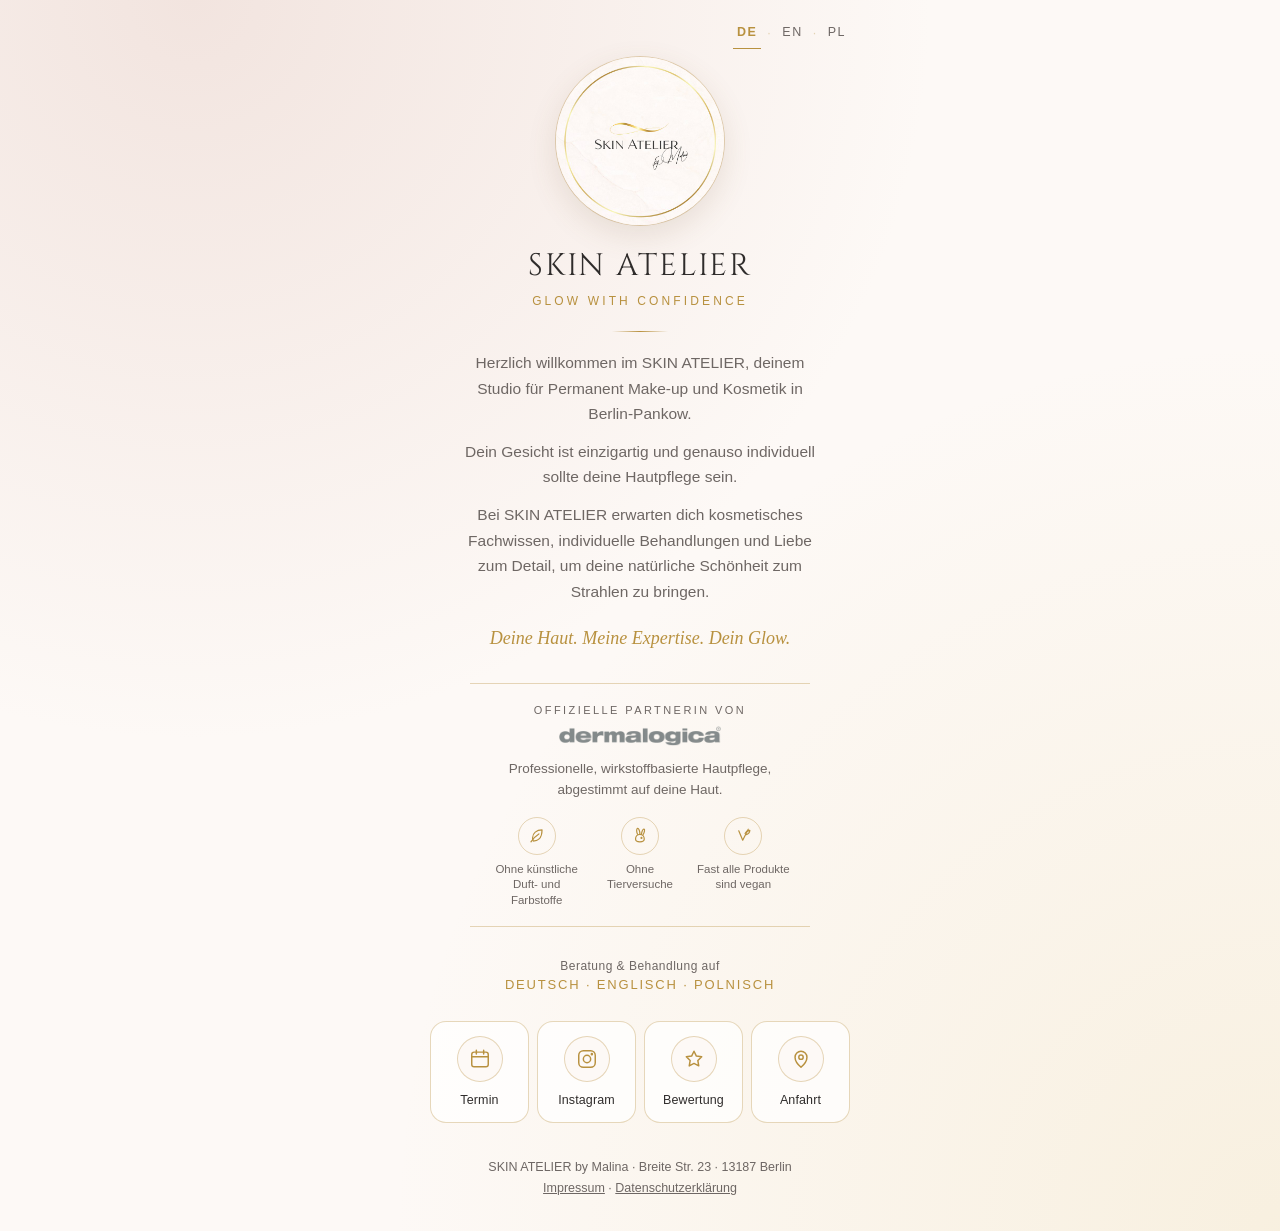
==== index.html @ dd6d4622 "Add files via upload" ====
<!DOCTYPE html>
<html lang="de">
<head>
  <meta charset="utf-8">
  <meta name="viewport" content="width=device-width, initial-scale=1, viewport-fit=cover">
  <title>SKIN ATELIER by Malina</title>
  <meta name="description" content="SKIN ATELIER by Malina – Permanent Make-up und Kosmetik in Berlin-Pankow. Beratung und Behandlung auf Deutsch, Englisch und Polnisch.">
  <link rel="alternate" hreflang="de" href="https://skinatelier.studio/">
  <link rel="alternate" hreflang="en" href="https://skinatelier.studio/en/">
  <link rel="alternate" hreflang="pl" href="https://skinatelier.studio/pl/">
  <link rel="alternate" hreflang="x-default" href="https://skinatelier.studio/">
  <meta name="theme-color" content="#fdf9f6">
  <link rel="icon" href="favicon.ico" sizes="any">
  <link rel="icon" type="image/png" sizes="192x192" href="icon-192.png">
  <link rel="apple-touch-icon" href="apple-touch-icon.png">
  <link rel="stylesheet" href="style.css?v=23">
  <script>document.documentElement.classList.add('js');</script>
</head>
<body>
  <main class="wrap">
    <nav class="sprachwahl" aria-label="Sprache wählen"><a href="./" lang="de" aria-current="true">DE</a><span aria-hidden="true">·</span><a href="en/" lang="en" hreflang="en">EN</a><span aria-hidden="true">·</span><a href="pl/" lang="pl" hreflang="pl">PL</a></nav>

    <header class="kopf ein">
      <img class="logo" src="logo.jpg" alt="Logo SKIN ATELIER by Malina" width="168" height="168">
      <h1 class="wortmarke"><span>SKIN ATELIER</span></h1>
      <p class="zusatz">GLOW WITH CONFIDENCE</p>
      <div class="trenner" aria-hidden="true"></div>
      <p class="intro">Herzlich willkommen im <span class="marke">SKIN ATELIER</span>, deinem Studio für Permanent Make-up und Kosmetik in Berlin-Pankow.</p>
      <p class="intro">Dein Gesicht ist einzigartig und genauso individuell sollte deine Hautpflege sein.</p>
      <p class="intro">Bei <span class="marke">SKIN ATELIER</span> erwarten dich kosmetisches Fachwissen, individuelle Behandlungen und Liebe zum Detail, um deine natürliche Schönheit zum Strahlen zu bringen.</p>
      <p class="claim">Deine Haut. Meine Expertise. Dein Glow.</p>
      <div class="partner">
        <span class="partner-label">Offizielle Partnerin von</span>
        <img class="partner-logo" src="dermalogica-logo.png" alt="Dermalogica" height="22">
        <p class="partner-text">Professionelle, wirkstoffbasierte Hautpflege, abgestimmt auf deine Haut.</p>
        <ul class="vorteile"><li><span class="v-icon"><svg viewBox="0 0 24 24" fill="none" stroke="currentColor" stroke-width="1.5" stroke-linecap="round" stroke-linejoin="round" aria-hidden="true"><path d="M19 5c-7 0-12 4-12 10 0 1.6.4 3 1 4 5 0 11-3 11-14Z"/><path d="M5 20c2.5-4 6-7.5 10-10"/></svg></span>Ohne künstliche Duft- und Farbstoffe</li><li><span class="v-icon"><svg viewBox="0 0 24 24" fill="none" stroke="currentColor" stroke-width="1.5" stroke-linecap="round" stroke-linejoin="round" aria-hidden="true"><path d="M9.5 10.5C8 7 8 3.5 9.5 3s3 3.5 3 7"/><path d="M14.5 10.5c.3-3.5 1.8-7 3.2-6.6 1.4.4.6 4-1.2 7.1"/><path d="M7 16.5c0-3.3 2.4-6 5.5-6s5.5 2.7 5.5 6c0 2.3-1.8 3.5-5.5 3.5S7 18.8 7 16.5Z"/><circle cx="14.5" cy="15" r=".6" fill="currentColor"/></svg></span>Ohne Tierversuche</li><li><span class="v-icon"><svg viewBox="0 0 24 24" fill="none" stroke="currentColor" stroke-width="1.5" stroke-linecap="round" stroke-linejoin="round" aria-hidden="true"><path d="M6 6l5 12 7-14"/><path d="M14 9.5c1.5-2.8 4-4 6-4-.2 2.6-1.8 4.6-4.6 5.3"/></svg></span>Fast alle Produkte sind vegan</li></ul>
      </div>
      <p class="sprachen">Beratung &amp; Behandlung auf<strong>Deutsch · Englisch · Polnisch</strong></p>
    </header>

    <nav class="ein ein-2" aria-label="Kontakt und Links">
      <div class="kacheln">
        <button class="kachel" type="button" aria-expanded="false" aria-controls="p-termin"><span class="k-icon"><svg viewBox="0 0 24 24" fill="none" stroke="currentColor" stroke-width="1.6" stroke-linecap="round" stroke-linejoin="round" aria-hidden="true"><rect x="3" y="4.5" width="18" height="16" rx="2.5"/><path d="M3 9.5h18M8 2.5v4M16 2.5v4"/></svg></span><span class="k-text">Termin</span></button>
        <button class="kachel" type="button" aria-expanded="false" aria-controls="p-insta"><span class="k-icon"><svg viewBox="0 0 24 24" fill="none" stroke="currentColor" stroke-width="1.6" stroke-linecap="round" stroke-linejoin="round" aria-hidden="true"><rect x="3" y="3" width="18" height="18" rx="5"/><circle cx="12" cy="12" r="4"/><circle cx="17.3" cy="6.7" r=".6" fill="currentColor"/></svg></span><span class="k-text">Instagram</span></button>
        <button class="kachel" type="button" aria-expanded="false" aria-controls="p-bewertung"><span class="k-icon"><svg viewBox="0 0 24 24" fill="none" stroke="currentColor" stroke-width="1.6" stroke-linecap="round" stroke-linejoin="round" aria-hidden="true"><path d="m12 3.5 2.6 5.3 5.8.8-4.2 4.1 1 5.8L12 16.8l-5.2 2.7 1-5.8-4.2-4.1 5.8-.8Z"/></svg></span><span class="k-text">Bewertung</span></button>
        <a class="kachel" id="route" href="https://www.google.com/maps/dir/?api=1&amp;destination=Breite+Str.+23%2C+13187+Berlin" target="_blank" rel="noopener"><span class="k-icon"><svg viewBox="0 0 24 24" fill="none" stroke="currentColor" stroke-width="1.6" stroke-linecap="round" stroke-linejoin="round" aria-hidden="true"><path d="M12 21s-6.5-5.7-6.5-11a6.5 6.5 0 0 1 13 0c0 5.3-6.5 11-6.5 11Z"/><circle cx="12" cy="10" r="2.4"/></svg></span><span class="k-text">Anfahrt</span></a>
      </div>

      <div class="panel" id="p-termin">
        <p class="hinweis">Termin anfragen – wie möchtest du mich erreichen?</p>
          <a class="option" href="https://wa.me/4916095902220?text=Hallo%2C%20ich%20m%C3%B6chte%20gerne%20einen%20Termin%20im%20SKIN%20ATELIER%20anfragen." target="_blank" rel="noopener"><span class="opt-icon"><svg viewBox="0 0 24 24" fill="none" stroke="currentColor" stroke-width="1.6" stroke-linecap="round" stroke-linejoin="round" aria-hidden="true"><path d="M20.5 11.6a8.4 8.4 0 0 1-12.4 7.4L3.5 20.5l1.6-4.4A8.4 8.4 0 1 1 20.5 11.6Z"/><path d="M9 9.2c.2 1.9 2 4 4 4.6l1.1-1.1 1.8.8-.4 1.6c-3.4.2-6.6-3-6.4-6.4l1.6-.4.8 1.8L9 9.2Z"/></svg></span>per WhatsApp<svg class="ext" viewBox="0 0 24 24" fill="none" stroke="currentColor" stroke-width="1.6" stroke-linecap="round" stroke-linejoin="round" aria-hidden="true"><path d="M7 17 17 7M9 7h8v8"/></svg></a>
          <a class="option" href="https://ig.me/m/malina.skinatelier" target="_blank" rel="noopener"><span class="opt-icon"><svg viewBox="0 0 24 24" fill="none" stroke="currentColor" stroke-width="1.6" stroke-linecap="round" stroke-linejoin="round" aria-hidden="true"><path d="M4 6.5A2.5 2.5 0 0 1 6.5 4h11A2.5 2.5 0 0 1 20 6.5v8a2.5 2.5 0 0 1-2.5 2.5H10l-4.5 3.5V17A2.5 2.5 0 0 1 4 14.5Z"/></svg></span>per Instagram-Nachricht<svg class="ext" viewBox="0 0 24 24" fill="none" stroke="currentColor" stroke-width="1.6" stroke-linecap="round" stroke-linejoin="round" aria-hidden="true"><path d="M7 17 17 7M9 7h8v8"/></svg></a>
          <a class="option" href="mailto:info@skinatelier.studio?subject=Terminanfrage%20SKIN%20ATELIER&amp;body=Hallo%2C%0A%0Aich%20m%C3%B6chte%20gerne%20einen%20Termin%20anfragen.%0A%0ABehandlung%3A%20%0AWunschtermin%3A%20%0A%0AViele%20Gr%C3%BC%C3%9Fe"><span class="opt-icon"><svg viewBox="0 0 24 24" fill="none" stroke="currentColor" stroke-width="1.6" stroke-linecap="round" stroke-linejoin="round" aria-hidden="true"><rect x="3" y="5" width="18" height="14" rx="2.5"/><path d="m4 7 8 6 8-6"/></svg></span>per E-Mail<svg class="ext" viewBox="0 0 24 24" fill="none" stroke="currentColor" stroke-width="1.6" stroke-linecap="round" stroke-linejoin="round" aria-hidden="true"><path d="M7 17 17 7M9 7h8v8"/></svg></a>
      </div>

      <div class="panel" id="p-insta">
        <p class="hinweis">@malina.skinatelier</p>
          <a class="option" href="https://www.instagram.com/malina.skinatelier/" target="_blank" rel="noopener"><span class="opt-icon"><svg viewBox="0 0 24 24" fill="none" stroke="currentColor" stroke-width="1.6" stroke-linecap="round" stroke-linejoin="round" aria-hidden="true"><rect x="3" y="3" width="18" height="18" rx="5"/><circle cx="12" cy="12" r="4"/><circle cx="17.3" cy="6.7" r=".6" fill="currentColor"/></svg></span>Profil ansehen<svg class="ext" viewBox="0 0 24 24" fill="none" stroke="currentColor" stroke-width="1.6" stroke-linecap="round" stroke-linejoin="round" aria-hidden="true"><path d="M7 17 17 7M9 7h8v8"/></svg></a>
          <a class="option" href="https://ig.me/m/malina.skinatelier" target="_blank" rel="noopener"><span class="opt-icon"><svg viewBox="0 0 24 24" fill="none" stroke="currentColor" stroke-width="1.6" stroke-linecap="round" stroke-linejoin="round" aria-hidden="true"><path d="M4 6.5A2.5 2.5 0 0 1 6.5 4h11A2.5 2.5 0 0 1 20 6.5v8a2.5 2.5 0 0 1-2.5 2.5H10l-4.5 3.5V17A2.5 2.5 0 0 1 4 14.5Z"/></svg></span>Nachricht senden<svg class="ext" viewBox="0 0 24 24" fill="none" stroke="currentColor" stroke-width="1.6" stroke-linecap="round" stroke-linejoin="round" aria-hidden="true"><path d="M7 17 17 7M9 7h8v8"/></svg></a>
      </div>

      <div class="panel" id="p-bewertung">
        <p class="hinweis">Du warst bei mir? Über deine Bewertung freue ich mich sehr.</p>
        <a class="option bew" href="https://g.page/r/Cb8iwYjjQEqQECE/review" target="_blank" rel="noopener"><span class="sterne" aria-hidden="true"><svg viewBox="0 0 24 24"><path d="m12 2.8 2.8 5.7 6.3.9-4.6 4.4 1.1 6.2L12 17l-5.6 3 1.1-6.2-4.6-4.4 6.3-.9Z"/></svg><svg viewBox="0 0 24 24"><path d="m12 2.8 2.8 5.7 6.3.9-4.6 4.4 1.1 6.2L12 17l-5.6 3 1.1-6.2-4.6-4.4 6.3-.9Z"/></svg><svg viewBox="0 0 24 24"><path d="m12 2.8 2.8 5.7 6.3.9-4.6 4.4 1.1 6.2L12 17l-5.6 3 1.1-6.2-4.6-4.4 6.3-.9Z"/></svg><svg viewBox="0 0 24 24"><path d="m12 2.8 2.8 5.7 6.3.9-4.6 4.4 1.1 6.2L12 17l-5.6 3 1.1-6.2-4.6-4.4 6.3-.9Z"/></svg><svg viewBox="0 0 24 24"><path d="m12 2.8 2.8 5.7 6.3.9-4.6 4.4 1.1 6.2L12 17l-5.6 3 1.1-6.2-4.6-4.4 6.3-.9Z"/></svg></span><span class="bew-text"><strong>Google</strong><small>Bewertung schreiben</small></span><svg class="ext" viewBox="0 0 24 24" fill="none" stroke="currentColor" stroke-width="1.6" stroke-linecap="round" stroke-linejoin="round" aria-hidden="true"><path d="M7 17 17 7M9 7h8v8"/></svg></a>
        <a class="option bew" href="https://de.trustpilot.com/review/skinatelier.studio" target="_blank" rel="noopener"><span class="sterne" aria-hidden="true"><svg viewBox="0 0 24 24"><path d="m12 2.8 2.8 5.7 6.3.9-4.6 4.4 1.1 6.2L12 17l-5.6 3 1.1-6.2-4.6-4.4 6.3-.9Z"/></svg><svg viewBox="0 0 24 24"><path d="m12 2.8 2.8 5.7 6.3.9-4.6 4.4 1.1 6.2L12 17l-5.6 3 1.1-6.2-4.6-4.4 6.3-.9Z"/></svg><svg viewBox="0 0 24 24"><path d="m12 2.8 2.8 5.7 6.3.9-4.6 4.4 1.1 6.2L12 17l-5.6 3 1.1-6.2-4.6-4.4 6.3-.9Z"/></svg><svg viewBox="0 0 24 24"><path d="m12 2.8 2.8 5.7 6.3.9-4.6 4.4 1.1 6.2L12 17l-5.6 3 1.1-6.2-4.6-4.4 6.3-.9Z"/></svg><svg viewBox="0 0 24 24"><path d="m12 2.8 2.8 5.7 6.3.9-4.6 4.4 1.1 6.2L12 17l-5.6 3 1.1-6.2-4.6-4.4 6.3-.9Z"/></svg></span><span class="bew-text"><strong>Trustpilot</strong><small>Lesen &amp; bewerten</small></span><svg class="ext" viewBox="0 0 24 24" fill="none" stroke="currentColor" stroke-width="1.6" stroke-linecap="round" stroke-linejoin="round" aria-hidden="true"><path d="M7 17 17 7M9 7h8v8"/></svg></a>
      </div>
    </nav>

    <footer class="fuss ein ein-3">
      <span class="marke">SKIN ATELIER</span> by Malina · Breite Str. 23 · 13187 Berlin<br>
      <a href="impressum.html">Impressum</a> · <a href="datenschutz.html">Datenschutzerklärung</a>
    </footer>

  </main>
  <script>
    if (/iPad|iPhone|iPod|Macintosh/.test(navigator.userAgent) && 'ontouchend' in document) {
      document.getElementById('route').href = 'https://maps.apple.com/?daddr=Breite+Str.+23,+13187+Berlin';
    }
    document.querySelectorAll('button.kachel').forEach(function (k) {
      k.addEventListener('click', function () {
        var offen = k.getAttribute('aria-expanded') === 'true';
        document.querySelectorAll('button.kachel').forEach(function (x) {
          x.setAttribute('aria-expanded', 'false');
          document.getElementById(x.getAttribute('aria-controls')).classList.remove('offen');
        });
        if (!offen) {
          k.setAttribute('aria-expanded', 'true');
          document.getElementById(k.getAttribute('aria-controls')).classList.add('offen');
        }
      });
    });
  </script>
</body>
</html>
---- style.css ----
/* Skin Atelier by Malina – Stylesheet (keine externen Schriften, kein Tracking) */
:root {
  --creme: #fdf9f6;
  --beige: #f3e9e1;
  --rose: #e9d3cc;
  --rose-dunkel: #b98b80;
  --gold: #b8913f;
  --gold-hell: #e6cf8f;
  --anthrazit: #2f2c2b;
  --grau: #6e6764;
  --linie: rgba(184, 145, 63, 0.35);
  --serif: "Didot", "Bodoni 72", "Bodoni MT", "Cormorant Garamond", "Playfair Display", Georgia, "Times New Roman", serif;
  --sans: -apple-system, BlinkMacSystemFont, "Segoe UI", "Helvetica Neue", Arial, sans-serif;
  color-scheme: light;
}

* { box-sizing: border-box; }

html { -webkit-text-size-adjust: 100%; }

body {
  margin: 0;
  min-height: 100vh;
  font-family: var(--sans);
  font-size: 16px;
  line-height: 1.6;
  color: var(--anthrazit);
  background-color: var(--creme);
  background-image:
    radial-gradient(circle at 15% 0%, rgba(233, 211, 204, 0.55), transparent 45%),
    radial-gradient(circle at 100% 100%, rgba(230, 207, 143, 0.22), transparent 50%);
}

a { color: inherit; }

.wrap {
  width: 100%;
  max-width: 460px;
  margin: 0 auto;
  padding: 40px 20px 32px;
}

/* ---------- Kopfbereich ---------- */
.kopf { text-align: center; }

.logo {
  display: block;
  width: 168px;
  height: 168px;
  margin: 0 auto 22px;
  border-radius: 50%;
  box-shadow: 0 10px 30px rgba(120, 90, 60, 0.14), 0 0 0 1px var(--linie);
}

h1 {
  font-family: var(--serif);
  font-weight: 400;
  font-size: 30px;
  letter-spacing: 0.06em;
  line-height: 1.2;
  margin: 0 0 6px;
}

.zusatz {
  font-size: 11px;
  letter-spacing: 0.32em;
  text-transform: uppercase;
  color: var(--gold);
  margin: 0 0 18px;
}

.trenner {
  width: 56px;
  height: 1px;
  margin: 0 auto 18px;
  background: linear-gradient(90deg, transparent, var(--gold), transparent);
}

.intro {
  color: var(--grau);
  font-size: 15.5px;
  margin: 0 auto 30px;
  max-width: 340px;
}

/* ---------- Buttons ---------- */
.links { display: grid; gap: 12px; }

.btn {
  display: flex;
  align-items: center;
  justify-content: center;
  gap: 10px;
  width: 100%;
  min-height: 56px;
  padding: 14px 20px;
  border-radius: 14px;
  border: 1px solid var(--linie);
  background: rgba(255, 255, 255, 0.72);
  color: var(--anthrazit);
  font-family: var(--sans);
  font-size: 16px;
  font-weight: 500;
  letter-spacing: 0.02em;
  text-decoration: none;
  cursor: pointer;
  -webkit-tap-highlight-color: transparent;
  transition: transform .2s ease, box-shadow .2s ease, background-color .2s ease;
}

.btn:hover { background: #fff; box-shadow: 0 6px 18px rgba(120, 90, 60, 0.10); transform: translateY(-1px); }
.btn:active { transform: scale(0.99); }
.btn:focus-visible { outline: 2px solid var(--gold); outline-offset: 3px; }

.btn svg { width: 20px; height: 20px; flex: none; color: var(--gold); }
.btn-haupt svg { color: var(--gold-hell); }

.sterne { display: inline-flex; gap: 2px; }
.sterne svg { width: 15px; height: 15px; fill: var(--gold); }

.btn-haupt {
  background: var(--anthrazit);
  border-color: var(--anthrazit);
  color: #fbf6ef;
}
.btn-haupt:hover { background: #3b3735; }

/* Terminauswahl – reines HTML (details/summary), kein JavaScript */
.termin { border-radius: 14px; }
.termin summary { list-style: none; }
.termin summary::-webkit-details-marker { display: none; }
.termin summary .pfeil { transition: transform .25s ease; width: 16px; height: 16px; }
.termin[open] summary .pfeil { transform: rotate(180deg); }

.auswahl {
  display: grid;
  gap: 8px;
  margin-top: 8px;
  padding: 12px;
  border-radius: 14px;
  background: rgba(243, 233, 225, 0.75);
  border: 1px solid var(--linie);
  animation: auf .25s ease;
}
.auswahl .hinweis {
  font-size: 13px;
  color: var(--grau);
  text-align: center;
  margin: 2px 0 4px;
}
.auswahl .btn { min-height: 50px; font-size: 15px; justify-content: flex-start; padding-left: 18px; }

.rechtliches {
  display: grid;
  grid-template-columns: 1fr 1fr;
  gap: 12px;
  margin-top: 8px;
}
.rechtliches .btn { font-size: 14.5px; min-height: 50px; padding: 12px; background: transparent; }

/* ---------- Fußbereich ---------- */
.fuss {
  text-align: center;
  font-size: 12.5px;
  color: var(--grau);
  margin-top: 34px;
  line-height: 1.7;
}
.fuss a { color: var(--grau); }

/* ---------- Rechtsseiten ---------- */
.seite { max-width: 680px; }

.zurueck {
  display: inline-flex;
  align-items: center;
  gap: 6px;
  font-size: 14px;
  color: var(--grau);
  text-decoration: none;
  margin-bottom: 26px;
}
.zurueck:hover { color: var(--anthrazit); }

.seitenkopf { display: flex; align-items: center; gap: 14px; margin-bottom: 26px; }
.seitenkopf img { width: 56px; height: 56px; border-radius: 50%; box-shadow: 0 0 0 1px var(--linie); }
.seitenkopf h1 { font-size: 28px; margin: 0; text-align: left; }

.text {
  background: rgba(255, 255, 255, 0.72);
  border: 1px solid var(--linie);
  border-radius: 16px;
  padding: 24px 22px;
}
.text h2 {
  font-family: var(--serif);
  font-weight: 400;
  font-size: 20px;
  letter-spacing: 0.02em;
  margin: 26px 0 8px;
}
.text h2:first-child { margin-top: 0; }
.text h3 { font-size: 15.5px; margin: 18px 0 6px; }
.text p, .text li { font-size: 15px; color: #4a4542; overflow-wrap: anywhere; }
.text p { margin: 0 0 12px; }
.text ul { padding-left: 20px; margin: 0 0 12px; }
.text a { color: var(--anthrazit); text-decoration-color: var(--gold); text-underline-offset: 3px; }
.stand { font-size: 13px; color: var(--grau); margin-top: 18px; }

/* ---------- Animation ---------- */
@keyframes auf { from { opacity: 0; transform: translateY(8px); } to { opacity: 1; transform: none; } }
.ein { animation: auf .7s ease both; }
.ein-2 { animation-delay: .1s; }
.ein-3 { animation-delay: .2s; }

@media (prefers-reduced-motion: reduce) {
  *, *::before, *::after { animation: none !important; transition: none !important; }
}

@media (max-width: 360px) {
  h1 { font-size: 26px; }
  .rechtliches { grid-template-columns: 1fr; }
}

/* ---------- Kacheln nebeneinander (V4) ---------- */
.kacheln {
  display: grid;
  grid-template-columns: repeat(3, 1fr);
  gap: 10px;
}
.kachel {
  display: flex;
  flex-direction: column;
  align-items: center;
  gap: 10px;
  padding: 18px 6px 16px;
  border: 1px solid var(--linie);
  border-radius: 18px;
  background: rgba(255, 255, 255, 0.72);
  color: var(--anthrazit);
  font: inherit;
  cursor: pointer;
  -webkit-tap-highlight-color: transparent;
  position: relative;
  transition: background-color .2s ease, box-shadow .2s ease, transform .2s ease;
}
.kachel:hover { background: #fff; box-shadow: 0 6px 18px rgba(120, 90, 60, 0.10); }
.kachel:focus-visible { outline: 2px solid var(--gold); outline-offset: 3px; }
.k-icon {
  display: grid;
  place-items: center;
  width: 52px;
  height: 52px;
  border-radius: 50%;
  border: 1px solid var(--linie);
  background: var(--creme);
  color: var(--gold);
  transition: background-color .25s ease, color .25s ease;
}
.k-icon svg { width: 24px; height: 24px; }
.k-text { font-size: 14px; font-weight: 500; letter-spacing: 0.03em; }

.kachel[aria-expanded="true"] { background: #fff; border-color: var(--gold); box-shadow: 0 8px 22px rgba(120, 90, 60, 0.12); }
.kachel[aria-expanded="true"] .k-icon { background: var(--anthrazit); border-color: var(--anthrazit); color: var(--gold-hell); }
.kachel[aria-expanded="true"]::after {
  content: "";
  position: absolute;
  bottom: -17px;
  left: 50%;
  width: 14px;
  height: 14px;
  margin-left: -7px;
  background: #fffdfb;
  border-left: 1px solid var(--linie);
  border-top: 1px solid var(--linie);
  transform: rotate(45deg);
  z-index: 2;
}

.panel {
  display: grid;
  gap: 8px;
  margin-top: 12px;
  padding: 16px 14px 14px;
  border-radius: 18px;
  background: #fffdfb;
  border: 1px solid var(--linie);
  box-shadow: 0 8px 22px rgba(120, 90, 60, 0.08);
}
.js .panel { display: none; }
.js .panel.offen { display: grid; animation: auf .3s ease; }
.panel .hinweis { font-size: 13.5px; color: var(--grau); text-align: center; margin: 0 0 4px; }

.option {
  display: flex;
  align-items: center;
  gap: 12px;
  min-height: 52px;
  padding: 10px 14px;
  border-radius: 12px;
  background: var(--creme);
  border: 1px solid rgba(184, 145, 63, 0.22);
  text-decoration: none;
  font-size: 15px;
  font-weight: 500;
  color: var(--anthrazit);
  transition: background-color .2s ease;
}
.option:hover { background: var(--beige); }
.option:focus-visible { outline: 2px solid var(--gold); outline-offset: 2px; }
.opt-icon { display: grid; place-items: center; width: 32px; height: 32px; border-radius: 50%; background: #fff; border: 1px solid var(--linie); color: var(--gold); flex: none; }
.opt-icon svg { width: 17px; height: 17px; }
.option .ext { width: 16px; height: 16px; margin-left: auto; color: var(--grau); opacity: .6; }
.option .sterne svg { width: 14px; height: 14px; }

nav > .rechtliches { margin-top: 18px; }

/* ---------- Kopf V6 ---------- */
.kopf h1 { letter-spacing: 0.14em; margin-bottom: 4px; }
.by { font-family: var(--serif); font-style: italic; font-size: 19px; color: var(--anthrazit); margin: 0 0 10px; }
.kopf .zusatz { text-transform: none; letter-spacing: 0.18em; font-size: 13px; }

/* ---------- Wortmarke wie im Logo (V7) ---------- */
@font-face {
  font-family: "Cinzel";
  src: url("cinzel.woff2") format("woff2");
  font-weight: 400;
  font-style: normal;
  font-display: swap;
}
.kopf .wortmarke {
  position: relative;
  display: inline-block;
  font-family: "Cinzel", var(--serif);
  font-weight: 400;
  font-size: 34px;
  letter-spacing: 0.03em;
  line-height: 1;
  margin: 4px 0 66px;
  color: var(--anthrazit);
}
.wortmarke .sig {
  position: absolute;
  width: 108px;
  height: auto;
  left: 65%;
  top: 48%;
  pointer-events: none;
}
.kopf .zusatz { margin-top: 0; }
@media (max-width: 360px) {
  .kopf .wortmarke { font-size: 29px; }
  .wortmarke .sig { width: 94px; }
}

/* ---------- V11: Fließtext wieder in Grundschrift ---------- */
.kopf .wortmarke { margin: 4px 0 10px; }
.kopf .zusatz { font-size: 12px; letter-spacing: 0.26em; margin-bottom: 20px; }
.intro { font-size: 15.5px; line-height: 1.65; color: var(--grau); margin: 0 auto 12px; max-width: 350px; }
.claim { font-family: var(--serif); font-style: italic; font-size: 18px; color: var(--gold); margin: 20px auto 30px; }
.kacheln { grid-template-columns: repeat(4, 1fr); gap: 8px; }
.kachel { padding: 14px 2px 12px; gap: 8px; border-radius: 16px; text-decoration: none; }
.k-icon { width: 46px; height: 46px; }
.k-icon svg { width: 22px; height: 22px; }
.k-text { font-size: 12.5px; letter-spacing: 0.01em; }
@media (max-width: 360px) { .k-text { font-size: 11.5px; } .k-icon { width: 40px; height: 40px; } }

/* ---------- V14: Markenname immer in Logo-Schrift ---------- */
.marke { white-space: nowrap; }
.kopf .wortmarke { letter-spacing: 0.06em; font-size: 31px; }
@media (max-width: 360px) { .kopf .wortmarke { font-size: 27px; } }

/* ---------- V18: Bewertungsplattformen ---------- */
.option.bew { gap: 14px; }
.bew-text { display: flex; flex-direction: column; line-height: 1.25; }
.bew-text strong { font-weight: 600; font-size: 15px; }
.bew-text small { font-size: 12.5px; color: var(--grau); font-weight: 400; }

/* ---------- V21: Sprachwahl & Sprachhinweis ---------- */
.wrap { position: relative; }
.sprachwahl {
  display: flex;
  justify-content: flex-end;
  align-items: center;
  gap: 6px;
  margin: -24px 0 8px;
  font-size: 12.5px;
  letter-spacing: 0.12em;
  color: var(--linie);
}
.sprachwahl a {
  color: var(--grau);
  text-decoration: none;
  padding: 6px 4px;
  border-bottom: 1px solid transparent;
}
.sprachwahl a:hover { color: var(--anthrazit); }
.sprachwahl a[aria-current] { color: var(--gold); border-bottom-color: var(--gold); font-weight: 600; }
.sprachen {
  margin: -12px auto 26px;
  font-size: 12px;
  line-height: 1.5;
  letter-spacing: 0.04em;
  color: var(--grau);
  text-align: center;
}
.sprachen strong {
  display: block;
  font-weight: 500;
  font-size: 13px;
  letter-spacing: 0.14em;
  text-transform: uppercase;
  color: var(--gold);
}

/* ---------- V23: Dermalogica-Partnerschaft ---------- */
.partner {
  margin: 4px auto 30px;
  padding: 18px 20px 16px;
  max-width: 340px;
  text-align: center;
  border-top: 1px solid var(--linie);
  border-bottom: 1px solid var(--linie);
}
.partner-label {
  display: block;
  font-size: 11px;
  letter-spacing: 0.22em;
  text-transform: uppercase;
  color: var(--grau);
  margin-bottom: 6px;
}
.partner-marke {
  display: block;
  font-size: 19px;
  font-weight: 600;
  letter-spacing: 0.28em;
  color: var(--anthrazit);
  margin-bottom: 10px;
}
.partner-logo { display: block; height: 20px; width: auto; max-width: 70%; margin: 4px auto 12px; }
.partner-text {
  font-size: 13.5px;
  line-height: 1.6;
  color: var(--grau);
  margin: 0;
}
.partner + .sprachen { margin-top: 0; }

/* ---------- V25: Dermalogica-Vorteile ---------- */
.vorteile {
  list-style: none;
  display: grid;
  grid-template-columns: repeat(3, 1fr);
  gap: 10px;
  padding: 0;
  margin: 16px 0 2px;
}
.vorteile li {
  display: flex;
  flex-direction: column;
  align-items: center;
  gap: 7px;
  font-size: 11.5px;
  line-height: 1.35;
  color: var(--grau);
  text-align: center;
}
.v-icon {
  display: grid;
  place-items: center;
  width: 38px;
  height: 38px;
  border-radius: 50%;
  border: 1px solid var(--linie);
  color: var(--gold);
}
.v-icon svg { width: 19px; height: 19px; }
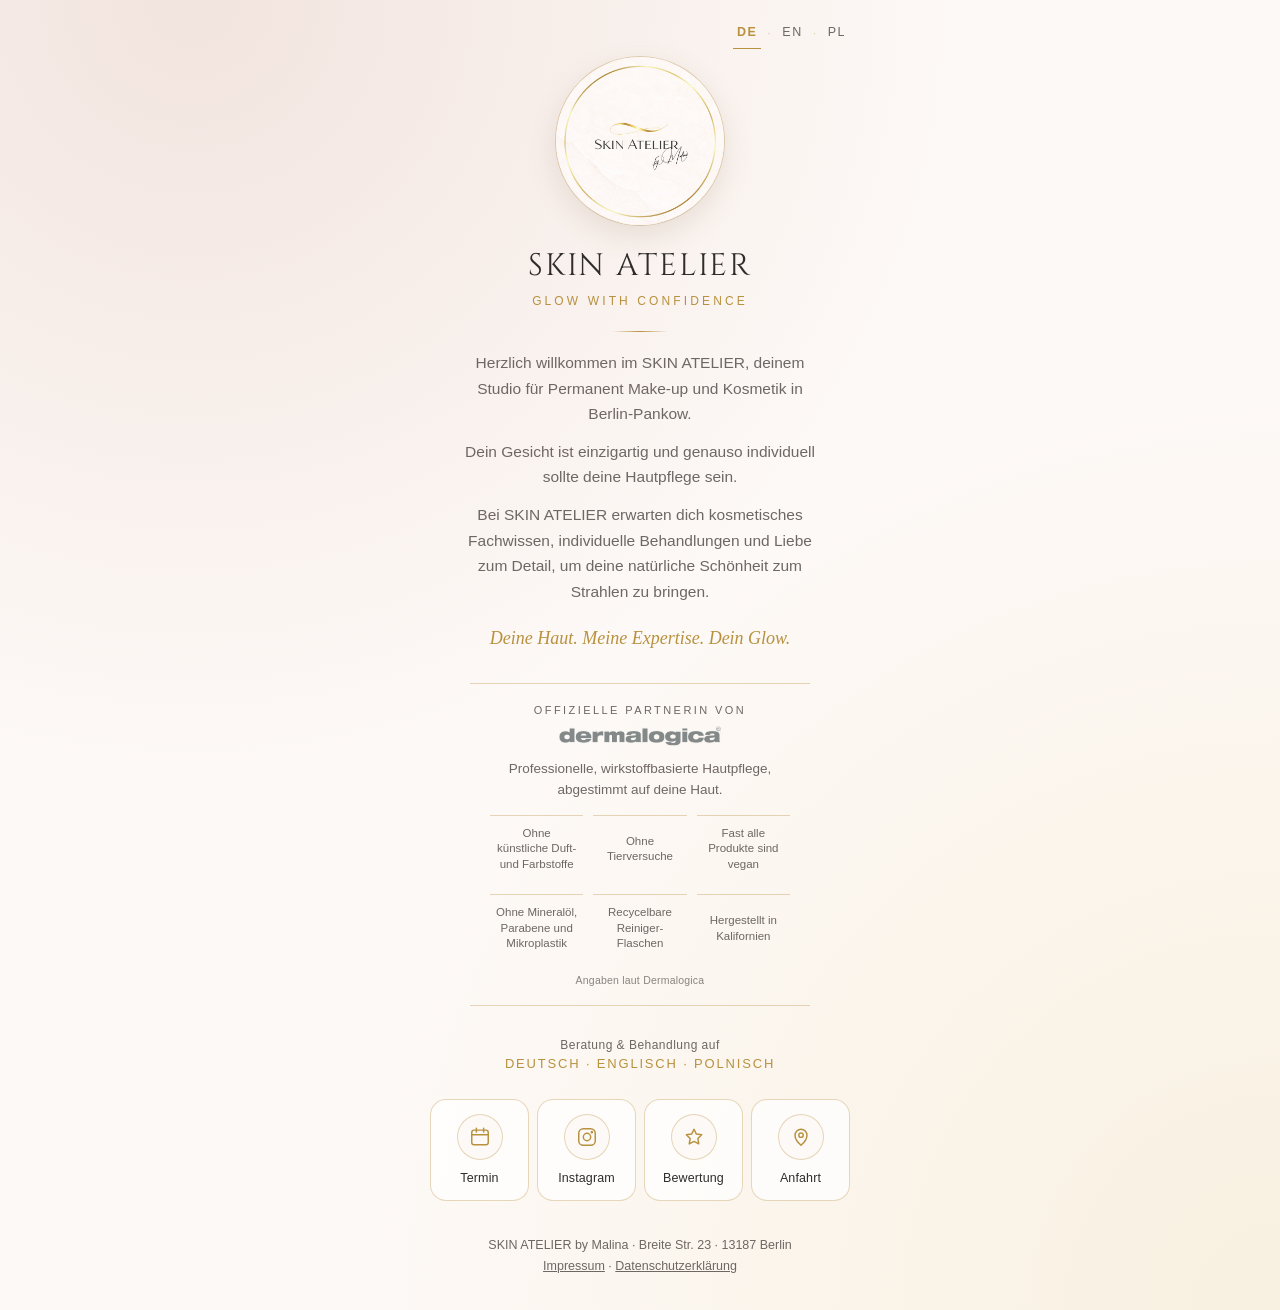
==== commit ad897349: "Add files via upload" ====
--- a/index.html
+++ b/index.html
@@ -13,7 +13,7 @@
   <link rel="icon" href="favicon.ico" sizes="any">
   <link rel="icon" type="image/png" sizes="192x192" href="icon-192.png">
   <link rel="apple-touch-icon" href="apple-touch-icon.png">
-  <link rel="stylesheet" href="style.css?v=23">
+  <link rel="stylesheet" href="style.css?v=27">
   <script>document.documentElement.classList.add('js');</script>
 </head>
 <body>
@@ -33,7 +33,8 @@
         <span class="partner-label">Offizielle Partnerin von</span>
         <img class="partner-logo" src="dermalogica-logo.png" alt="Dermalogica" height="22">
         <p class="partner-text">Professionelle, wirkstoffbasierte Hautpflege, abgestimmt auf deine Haut.</p>
-        <ul class="vorteile"><li><span class="v-icon"><svg viewBox="0 0 24 24" fill="none" stroke="currentColor" stroke-width="1.5" stroke-linecap="round" stroke-linejoin="round" aria-hidden="true"><path d="M19 5c-7 0-12 4-12 10 0 1.6.4 3 1 4 5 0 11-3 11-14Z"/><path d="M5 20c2.5-4 6-7.5 10-10"/></svg></span>Ohne künstliche Duft- und Farbstoffe</li><li><span class="v-icon"><svg viewBox="0 0 24 24" fill="none" stroke="currentColor" stroke-width="1.5" stroke-linecap="round" stroke-linejoin="round" aria-hidden="true"><path d="M9.5 10.5C8 7 8 3.5 9.5 3s3 3.5 3 7"/><path d="M14.5 10.5c.3-3.5 1.8-7 3.2-6.6 1.4.4.6 4-1.2 7.1"/><path d="M7 16.5c0-3.3 2.4-6 5.5-6s5.5 2.7 5.5 6c0 2.3-1.8 3.5-5.5 3.5S7 18.8 7 16.5Z"/><circle cx="14.5" cy="15" r=".6" fill="currentColor"/></svg></span>Ohne Tierversuche</li><li><span class="v-icon"><svg viewBox="0 0 24 24" fill="none" stroke="currentColor" stroke-width="1.5" stroke-linecap="round" stroke-linejoin="round" aria-hidden="true"><path d="M6 6l5 12 7-14"/><path d="M14 9.5c1.5-2.8 4-4 6-4-.2 2.6-1.8 4.6-4.6 5.3"/></svg></span>Fast alle Produkte sind vegan</li></ul>
+        <ul class="vorteile"><li>Ohne künstliche Duft- und Farbstoffe</li><li>Ohne Tierversuche</li><li>Fast alle Produkte sind vegan</li><li>Ohne Mineralöl, Parabene und Mikroplastik</li><li>Recycelbare Reiniger-Flaschen</li><li>Hergestellt in Kalifornien</li></ul>
+        <p class="partner-quelle">Angaben laut Dermalogica</p>
       </div>
       <p class="sprachen">Beratung &amp; Behandlung auf<strong>Deutsch · Englisch · Polnisch</strong></p>
     </header>
--- a/style.css
+++ b/style.css
@@ -476,3 +476,10 @@
   color: var(--gold);
 }
 .v-icon svg { width: 19px; height: 19px; }
+
+/* ---------- V26: Quelle Dermalogica-Angaben ---------- */
+.partner-quelle { font-size: 10.5px; color: var(--grau); opacity: .8; margin: 10px 0 0; letter-spacing: .02em; }
+
+/* ---------- V27: Vorteile ohne Icons ---------- */
+.vorteile { gap: 12px 10px; margin-top: 14px; }
+.vorteile li { padding: 10px 6px; border-top: 1px solid var(--linie); justify-content: center; }
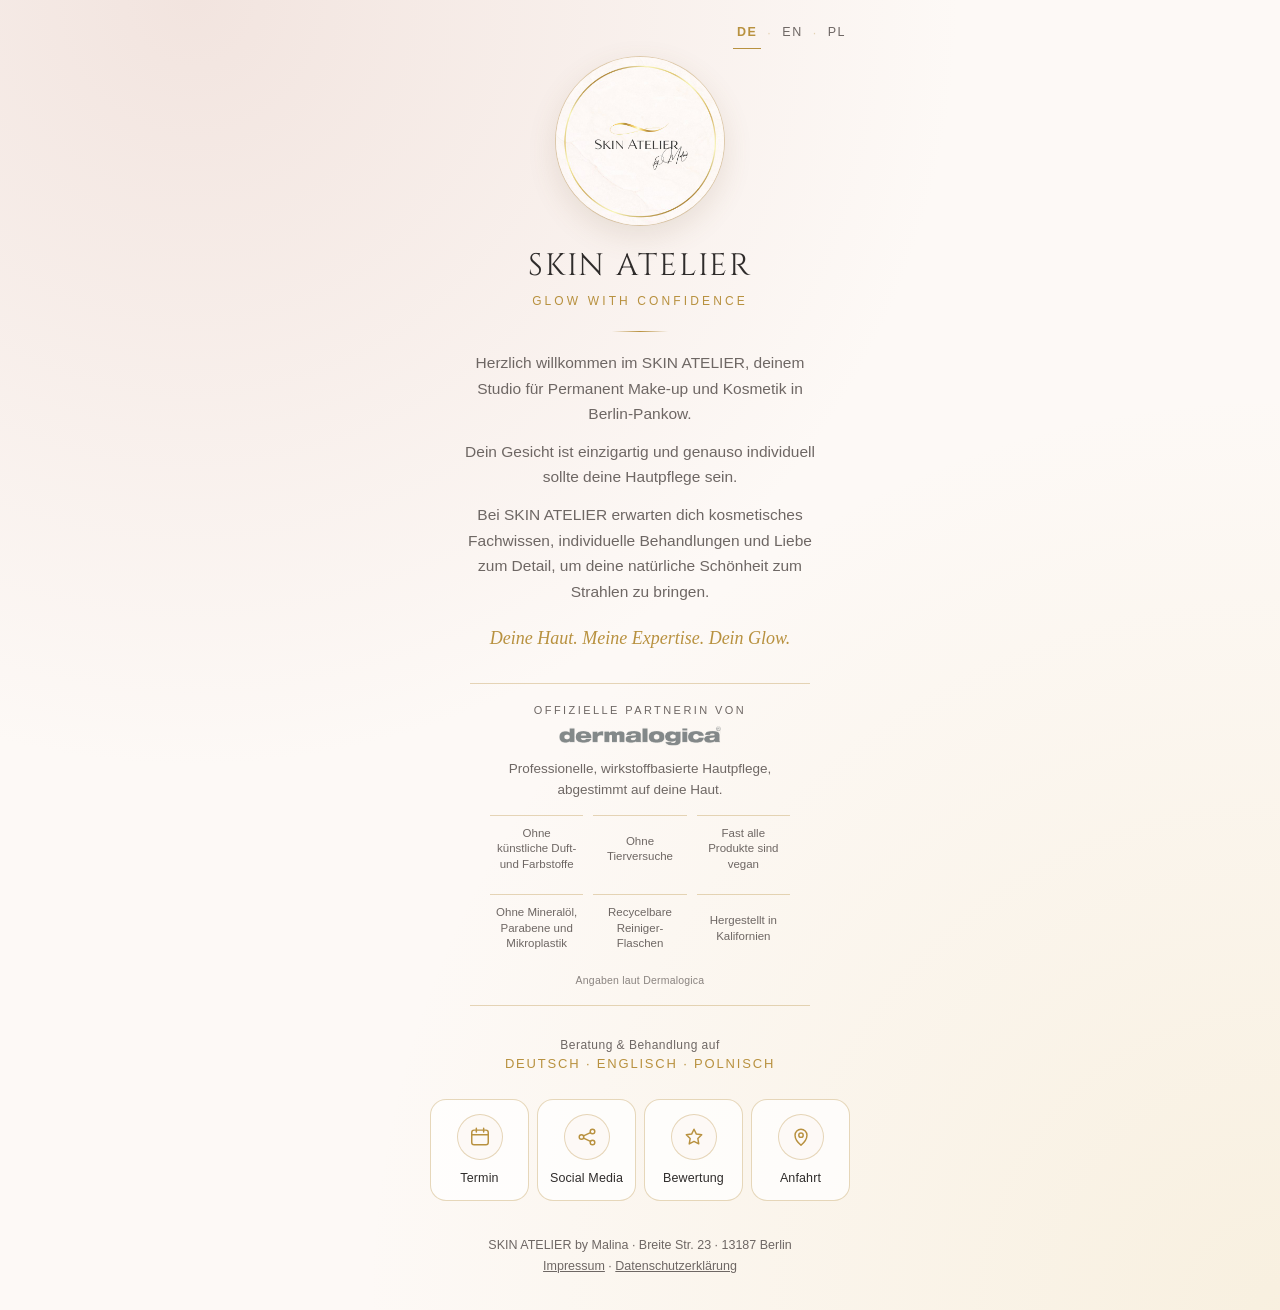
==== commit bc775c9d: "Add files via upload" ====
--- a/index.html
+++ b/index.html
@@ -13,7 +13,7 @@
   <link rel="icon" href="favicon.ico" sizes="any">
   <link rel="icon" type="image/png" sizes="192x192" href="icon-192.png">
   <link rel="apple-touch-icon" href="apple-touch-icon.png">
-  <link rel="stylesheet" href="style.css?v=27">
+  <link rel="stylesheet" href="style.css?v=28">
   <script>document.documentElement.classList.add('js');</script>
 </head>
 <body>
@@ -42,7 +42,7 @@
     <nav class="ein ein-2" aria-label="Kontakt und Links">
       <div class="kacheln">
         <button class="kachel" type="button" aria-expanded="false" aria-controls="p-termin"><span class="k-icon"><svg viewBox="0 0 24 24" fill="none" stroke="currentColor" stroke-width="1.6" stroke-linecap="round" stroke-linejoin="round" aria-hidden="true"><rect x="3" y="4.5" width="18" height="16" rx="2.5"/><path d="M3 9.5h18M8 2.5v4M16 2.5v4"/></svg></span><span class="k-text">Termin</span></button>
-        <button class="kachel" type="button" aria-expanded="false" aria-controls="p-insta"><span class="k-icon"><svg viewBox="0 0 24 24" fill="none" stroke="currentColor" stroke-width="1.6" stroke-linecap="round" stroke-linejoin="round" aria-hidden="true"><rect x="3" y="3" width="18" height="18" rx="5"/><circle cx="12" cy="12" r="4"/><circle cx="17.3" cy="6.7" r=".6" fill="currentColor"/></svg></span><span class="k-text">Instagram</span></button>
+        <button class="kachel" type="button" aria-expanded="false" aria-controls="p-social"><span class="k-icon"><svg viewBox="0 0 24 24" fill="none" stroke="currentColor" stroke-width="1.6" stroke-linecap="round" stroke-linejoin="round" aria-hidden="true"><circle cx="6" cy="12" r="2.5"/><circle cx="18" cy="6" r="2.5"/><circle cx="18" cy="18" r="2.5"/><path d="m8.2 10.8 7.6-3.6M8.2 13.2l7.6 3.6"/></svg></span><span class="k-text">Social Media</span></button>
         <button class="kachel" type="button" aria-expanded="false" aria-controls="p-bewertung"><span class="k-icon"><svg viewBox="0 0 24 24" fill="none" stroke="currentColor" stroke-width="1.6" stroke-linecap="round" stroke-linejoin="round" aria-hidden="true"><path d="m12 3.5 2.6 5.3 5.8.8-4.2 4.1 1 5.8L12 16.8l-5.2 2.7 1-5.8-4.2-4.1 5.8-.8Z"/></svg></span><span class="k-text">Bewertung</span></button>
         <a class="kachel" id="route" href="https://www.google.com/maps/dir/?api=1&amp;destination=Breite+Str.+23%2C+13187+Berlin" target="_blank" rel="noopener"><span class="k-icon"><svg viewBox="0 0 24 24" fill="none" stroke="currentColor" stroke-width="1.6" stroke-linecap="round" stroke-linejoin="round" aria-hidden="true"><path d="M12 21s-6.5-5.7-6.5-11a6.5 6.5 0 0 1 13 0c0 5.3-6.5 11-6.5 11Z"/><circle cx="12" cy="10" r="2.4"/></svg></span><span class="k-text">Anfahrt</span></a>
       </div>
@@ -51,13 +51,18 @@
         <p class="hinweis">Termin anfragen – wie möchtest du mich erreichen?</p>
           <a class="option" href="https://wa.me/4916095902220?text=Hallo%2C%20ich%20m%C3%B6chte%20gerne%20einen%20Termin%20im%20SKIN%20ATELIER%20anfragen." target="_blank" rel="noopener"><span class="opt-icon"><svg viewBox="0 0 24 24" fill="none" stroke="currentColor" stroke-width="1.6" stroke-linecap="round" stroke-linejoin="round" aria-hidden="true"><path d="M20.5 11.6a8.4 8.4 0 0 1-12.4 7.4L3.5 20.5l1.6-4.4A8.4 8.4 0 1 1 20.5 11.6Z"/><path d="M9 9.2c.2 1.9 2 4 4 4.6l1.1-1.1 1.8.8-.4 1.6c-3.4.2-6.6-3-6.4-6.4l1.6-.4.8 1.8L9 9.2Z"/></svg></span>per WhatsApp<svg class="ext" viewBox="0 0 24 24" fill="none" stroke="currentColor" stroke-width="1.6" stroke-linecap="round" stroke-linejoin="round" aria-hidden="true"><path d="M7 17 17 7M9 7h8v8"/></svg></a>
           <a class="option" href="https://ig.me/m/malina.skinatelier" target="_blank" rel="noopener"><span class="opt-icon"><svg viewBox="0 0 24 24" fill="none" stroke="currentColor" stroke-width="1.6" stroke-linecap="round" stroke-linejoin="round" aria-hidden="true"><path d="M4 6.5A2.5 2.5 0 0 1 6.5 4h11A2.5 2.5 0 0 1 20 6.5v8a2.5 2.5 0 0 1-2.5 2.5H10l-4.5 3.5V17A2.5 2.5 0 0 1 4 14.5Z"/></svg></span>per Instagram-Nachricht<svg class="ext" viewBox="0 0 24 24" fill="none" stroke="currentColor" stroke-width="1.6" stroke-linecap="round" stroke-linejoin="round" aria-hidden="true"><path d="M7 17 17 7M9 7h8v8"/></svg></a>
+          <a class="option" href="https://m.me/61595661551992" target="_blank" rel="noopener"><span class="opt-icon"><svg viewBox="0 0 24 24" fill="none" stroke="currentColor" stroke-width="1.6" stroke-linecap="round" stroke-linejoin="round" aria-hidden="true"><path d="M12 3.5c-4.9 0-8.5 3.5-8.5 8 0 2.4 1 4.5 2.8 6v3l2.8-1.5c.9.3 1.9.4 2.9.4 4.9 0 8.5-3.5 8.5-8s-3.6-7.9-8.5-7.9Z"/><path d="m7.5 13.5 3-3 2.5 2 3.5-3"/></svg></span>per Facebook Messenger<svg class="ext" viewBox="0 0 24 24" fill="none" stroke="currentColor" stroke-width="1.6" stroke-linecap="round" stroke-linejoin="round" aria-hidden="true"><path d="M7 17 17 7M9 7h8v8"/></svg></a>
           <a class="option" href="mailto:info@skinatelier.studio?subject=Terminanfrage%20SKIN%20ATELIER&amp;body=Hallo%2C%0A%0Aich%20m%C3%B6chte%20gerne%20einen%20Termin%20anfragen.%0A%0ABehandlung%3A%20%0AWunschtermin%3A%20%0A%0AViele%20Gr%C3%BC%C3%9Fe"><span class="opt-icon"><svg viewBox="0 0 24 24" fill="none" stroke="currentColor" stroke-width="1.6" stroke-linecap="round" stroke-linejoin="round" aria-hidden="true"><rect x="3" y="5" width="18" height="14" rx="2.5"/><path d="m4 7 8 6 8-6"/></svg></span>per E-Mail<svg class="ext" viewBox="0 0 24 24" fill="none" stroke="currentColor" stroke-width="1.6" stroke-linecap="round" stroke-linejoin="round" aria-hidden="true"><path d="M7 17 17 7M9 7h8v8"/></svg></a>
       </div>
 
-      <div class="panel" id="p-insta">
-        <p class="hinweis">@malina.skinatelier</p>
+      <div class="panel" id="p-social">
+        <p class="hinweis">Folge mir und bleib auf dem Laufenden.</p>
+        <p class="gruppe">Instagram · @malina.skinatelier</p>
           <a class="option" href="https://www.instagram.com/malina.skinatelier/" target="_blank" rel="noopener"><span class="opt-icon"><svg viewBox="0 0 24 24" fill="none" stroke="currentColor" stroke-width="1.6" stroke-linecap="round" stroke-linejoin="round" aria-hidden="true"><rect x="3" y="3" width="18" height="18" rx="5"/><circle cx="12" cy="12" r="4"/><circle cx="17.3" cy="6.7" r=".6" fill="currentColor"/></svg></span>Profil ansehen<svg class="ext" viewBox="0 0 24 24" fill="none" stroke="currentColor" stroke-width="1.6" stroke-linecap="round" stroke-linejoin="round" aria-hidden="true"><path d="M7 17 17 7M9 7h8v8"/></svg></a>
           <a class="option" href="https://ig.me/m/malina.skinatelier" target="_blank" rel="noopener"><span class="opt-icon"><svg viewBox="0 0 24 24" fill="none" stroke="currentColor" stroke-width="1.6" stroke-linecap="round" stroke-linejoin="round" aria-hidden="true"><path d="M4 6.5A2.5 2.5 0 0 1 6.5 4h11A2.5 2.5 0 0 1 20 6.5v8a2.5 2.5 0 0 1-2.5 2.5H10l-4.5 3.5V17A2.5 2.5 0 0 1 4 14.5Z"/></svg></span>Nachricht senden<svg class="ext" viewBox="0 0 24 24" fill="none" stroke="currentColor" stroke-width="1.6" stroke-linecap="round" stroke-linejoin="round" aria-hidden="true"><path d="M7 17 17 7M9 7h8v8"/></svg></a>
+        <p class="gruppe">Facebook</p>
+          <a class="option" href="https://www.facebook.com/profile.php?id=61595661551992" target="_blank" rel="noopener"><span class="opt-icon"><svg viewBox="0 0 24 24" fill="none" stroke="currentColor" stroke-width="1.6" stroke-linecap="round" stroke-linejoin="round" aria-hidden="true"><rect x="3.5" y="3.5" width="17" height="17" rx="3"/><path d="M3.5 8.5h17M8 13h8M8 16.5h5"/></svg></span>Seite ansehen<svg class="ext" viewBox="0 0 24 24" fill="none" stroke="currentColor" stroke-width="1.6" stroke-linecap="round" stroke-linejoin="round" aria-hidden="true"><path d="M7 17 17 7M9 7h8v8"/></svg></a>
+          <a class="option" href="https://m.me/61595661551992" target="_blank" rel="noopener"><span class="opt-icon"><svg viewBox="0 0 24 24" fill="none" stroke="currentColor" stroke-width="1.6" stroke-linecap="round" stroke-linejoin="round" aria-hidden="true"><path d="M12 3.5c-4.9 0-8.5 3.5-8.5 8 0 2.4 1 4.5 2.8 6v3l2.8-1.5c.9.3 1.9.4 2.9.4 4.9 0 8.5-3.5 8.5-8s-3.6-7.9-8.5-7.9Z"/><path d="m7.5 13.5 3-3 2.5 2 3.5-3"/></svg></span>Nachricht senden<svg class="ext" viewBox="0 0 24 24" fill="none" stroke="currentColor" stroke-width="1.6" stroke-linecap="round" stroke-linejoin="round" aria-hidden="true"><path d="M7 17 17 7M9 7h8v8"/></svg></a>
       </div>
 
       <div class="panel" id="p-bewertung">
--- a/style.css
+++ b/style.css
@@ -483,3 +483,13 @@
 /* ---------- V27: Vorteile ohne Icons ---------- */
 .vorteile { gap: 12px 10px; margin-top: 14px; }
 .vorteile li { padding: 10px 6px; border-top: 1px solid var(--linie); justify-content: center; }
+
+/* ---------- V27: Social Media (Instagram + Facebook) ---------- */
+.panel .gruppe {
+  font-size: 11px;
+  letter-spacing: 0.16em;
+  text-transform: uppercase;
+  color: var(--gold);
+  margin: 8px 2px 0;
+}
+.panel .hinweis + .gruppe { margin-top: 0; }
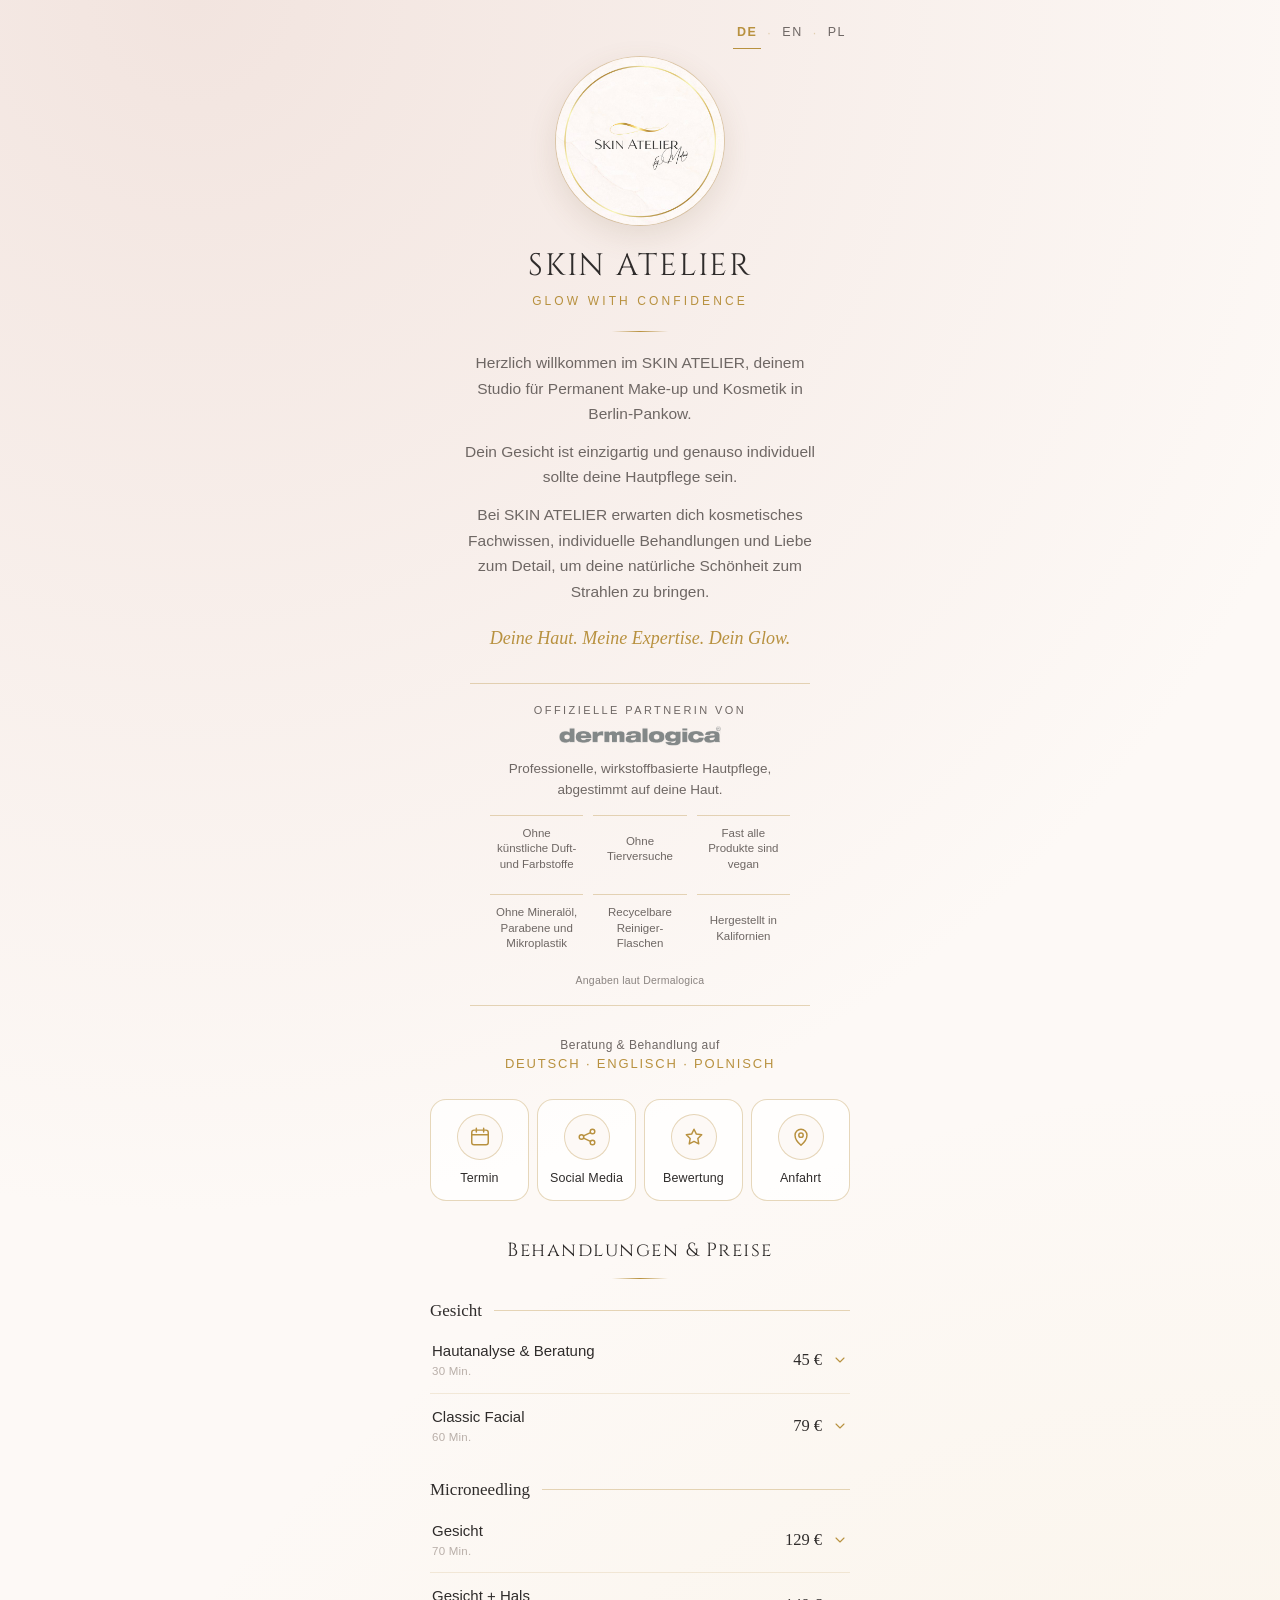
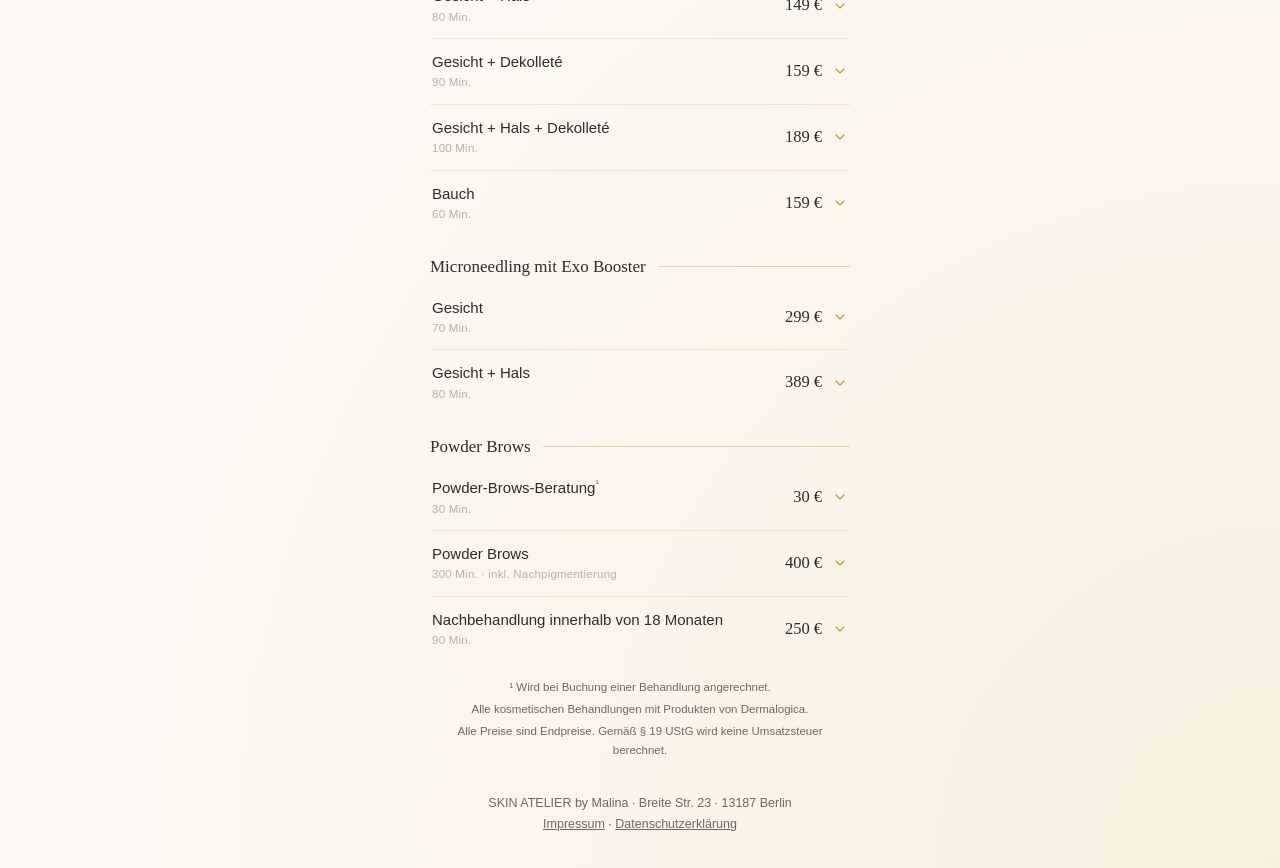
==== commit 100a6dc5: "Add files via upload" ====
--- a/index.html
+++ b/index.html
@@ -13,7 +13,7 @@
   <link rel="icon" href="favicon.ico" sizes="any">
   <link rel="icon" type="image/png" sizes="192x192" href="icon-192.png">
   <link rel="apple-touch-icon" href="apple-touch-icon.png">
-  <link rel="stylesheet" href="style.css?v=28">
+  <link rel="stylesheet" href="style.css?v=29">
   <script>document.documentElement.classList.add('js');</script>
 </head>
 <body>
@@ -61,7 +61,7 @@
           <a class="option" href="https://www.instagram.com/malina.skinatelier/" target="_blank" rel="noopener"><span class="opt-icon"><svg viewBox="0 0 24 24" fill="none" stroke="currentColor" stroke-width="1.6" stroke-linecap="round" stroke-linejoin="round" aria-hidden="true"><rect x="3" y="3" width="18" height="18" rx="5"/><circle cx="12" cy="12" r="4"/><circle cx="17.3" cy="6.7" r=".6" fill="currentColor"/></svg></span>Profil ansehen<svg class="ext" viewBox="0 0 24 24" fill="none" stroke="currentColor" stroke-width="1.6" stroke-linecap="round" stroke-linejoin="round" aria-hidden="true"><path d="M7 17 17 7M9 7h8v8"/></svg></a>
           <a class="option" href="https://ig.me/m/malina.skinatelier" target="_blank" rel="noopener"><span class="opt-icon"><svg viewBox="0 0 24 24" fill="none" stroke="currentColor" stroke-width="1.6" stroke-linecap="round" stroke-linejoin="round" aria-hidden="true"><path d="M4 6.5A2.5 2.5 0 0 1 6.5 4h11A2.5 2.5 0 0 1 20 6.5v8a2.5 2.5 0 0 1-2.5 2.5H10l-4.5 3.5V17A2.5 2.5 0 0 1 4 14.5Z"/></svg></span>Nachricht senden<svg class="ext" viewBox="0 0 24 24" fill="none" stroke="currentColor" stroke-width="1.6" stroke-linecap="round" stroke-linejoin="round" aria-hidden="true"><path d="M7 17 17 7M9 7h8v8"/></svg></a>
         <p class="gruppe">Facebook</p>
-          <a class="option" href="https://www.facebook.com/profile.php?id=61595661551992" target="_blank" rel="noopener"><span class="opt-icon"><svg viewBox="0 0 24 24" fill="none" stroke="currentColor" stroke-width="1.6" stroke-linecap="round" stroke-linejoin="round" aria-hidden="true"><rect x="3.5" y="3.5" width="17" height="17" rx="3"/><path d="M3.5 8.5h17M8 13h8M8 16.5h5"/></svg></span>Seite ansehen<svg class="ext" viewBox="0 0 24 24" fill="none" stroke="currentColor" stroke-width="1.6" stroke-linecap="round" stroke-linejoin="round" aria-hidden="true"><path d="M7 17 17 7M9 7h8v8"/></svg></a>
+          <a class="option" href="https://www.facebook.com/p/Skin-Atelier-by-Malina-61595661551992/" target="_blank" rel="noopener"><span class="opt-icon"><svg viewBox="0 0 24 24" fill="none" stroke="currentColor" stroke-width="1.6" stroke-linecap="round" stroke-linejoin="round" aria-hidden="true"><rect x="3.5" y="3.5" width="17" height="17" rx="3"/><path d="M3.5 8.5h17M8 13h8M8 16.5h5"/></svg></span>Seite ansehen<svg class="ext" viewBox="0 0 24 24" fill="none" stroke="currentColor" stroke-width="1.6" stroke-linecap="round" stroke-linejoin="round" aria-hidden="true"><path d="M7 17 17 7M9 7h8v8"/></svg></a>
           <a class="option" href="https://m.me/61595661551992" target="_blank" rel="noopener"><span class="opt-icon"><svg viewBox="0 0 24 24" fill="none" stroke="currentColor" stroke-width="1.6" stroke-linecap="round" stroke-linejoin="round" aria-hidden="true"><path d="M12 3.5c-4.9 0-8.5 3.5-8.5 8 0 2.4 1 4.5 2.8 6v3l2.8-1.5c.9.3 1.9.4 2.9.4 4.9 0 8.5-3.5 8.5-8s-3.6-7.9-8.5-7.9Z"/><path d="m7.5 13.5 3-3 2.5 2 3.5-3"/></svg></span>Nachricht senden<svg class="ext" viewBox="0 0 24 24" fill="none" stroke="currentColor" stroke-width="1.6" stroke-linecap="round" stroke-linejoin="round" aria-hidden="true"><path d="M7 17 17 7M9 7h8v8"/></svg></a>
       </div>
 
@@ -69,8 +69,80 @@
         <p class="hinweis">Du warst bei mir? Über deine Bewertung freue ich mich sehr.</p>
         <a class="option bew" href="https://g.page/r/Cb8iwYjjQEqQECE/review" target="_blank" rel="noopener"><span class="sterne" aria-hidden="true"><svg viewBox="0 0 24 24"><path d="m12 2.8 2.8 5.7 6.3.9-4.6 4.4 1.1 6.2L12 17l-5.6 3 1.1-6.2-4.6-4.4 6.3-.9Z"/></svg><svg viewBox="0 0 24 24"><path d="m12 2.8 2.8 5.7 6.3.9-4.6 4.4 1.1 6.2L12 17l-5.6 3 1.1-6.2-4.6-4.4 6.3-.9Z"/></svg><svg viewBox="0 0 24 24"><path d="m12 2.8 2.8 5.7 6.3.9-4.6 4.4 1.1 6.2L12 17l-5.6 3 1.1-6.2-4.6-4.4 6.3-.9Z"/></svg><svg viewBox="0 0 24 24"><path d="m12 2.8 2.8 5.7 6.3.9-4.6 4.4 1.1 6.2L12 17l-5.6 3 1.1-6.2-4.6-4.4 6.3-.9Z"/></svg><svg viewBox="0 0 24 24"><path d="m12 2.8 2.8 5.7 6.3.9-4.6 4.4 1.1 6.2L12 17l-5.6 3 1.1-6.2-4.6-4.4 6.3-.9Z"/></svg></span><span class="bew-text"><strong>Google</strong><small>Bewertung schreiben</small></span><svg class="ext" viewBox="0 0 24 24" fill="none" stroke="currentColor" stroke-width="1.6" stroke-linecap="round" stroke-linejoin="round" aria-hidden="true"><path d="M7 17 17 7M9 7h8v8"/></svg></a>
         <a class="option bew" href="https://de.trustpilot.com/review/skinatelier.studio" target="_blank" rel="noopener"><span class="sterne" aria-hidden="true"><svg viewBox="0 0 24 24"><path d="m12 2.8 2.8 5.7 6.3.9-4.6 4.4 1.1 6.2L12 17l-5.6 3 1.1-6.2-4.6-4.4 6.3-.9Z"/></svg><svg viewBox="0 0 24 24"><path d="m12 2.8 2.8 5.7 6.3.9-4.6 4.4 1.1 6.2L12 17l-5.6 3 1.1-6.2-4.6-4.4 6.3-.9Z"/></svg><svg viewBox="0 0 24 24"><path d="m12 2.8 2.8 5.7 6.3.9-4.6 4.4 1.1 6.2L12 17l-5.6 3 1.1-6.2-4.6-4.4 6.3-.9Z"/></svg><svg viewBox="0 0 24 24"><path d="m12 2.8 2.8 5.7 6.3.9-4.6 4.4 1.1 6.2L12 17l-5.6 3 1.1-6.2-4.6-4.4 6.3-.9Z"/></svg><svg viewBox="0 0 24 24"><path d="m12 2.8 2.8 5.7 6.3.9-4.6 4.4 1.1 6.2L12 17l-5.6 3 1.1-6.2-4.6-4.4 6.3-.9Z"/></svg></span><span class="bew-text"><strong>Trustpilot</strong><small>Lesen &amp; bewerten</small></span><svg class="ext" viewBox="0 0 24 24" fill="none" stroke="currentColor" stroke-width="1.6" stroke-linecap="round" stroke-linejoin="round" aria-hidden="true"><path d="M7 17 17 7M9 7h8v8"/></svg></a>
+        <a class="option bew" href="https://www.facebook.com/profile.php?id=61595661551992&amp;sk=reviews" target="_blank" rel="noopener"><span class="sterne" aria-hidden="true"><svg viewBox="0 0 24 24"><path d="m12 2.8 2.8 5.7 6.3.9-4.6 4.4 1.1 6.2L12 17l-5.6 3 1.1-6.2-4.6-4.4 6.3-.9Z"/></svg><svg viewBox="0 0 24 24"><path d="m12 2.8 2.8 5.7 6.3.9-4.6 4.4 1.1 6.2L12 17l-5.6 3 1.1-6.2-4.6-4.4 6.3-.9Z"/></svg><svg viewBox="0 0 24 24"><path d="m12 2.8 2.8 5.7 6.3.9-4.6 4.4 1.1 6.2L12 17l-5.6 3 1.1-6.2-4.6-4.4 6.3-.9Z"/></svg><svg viewBox="0 0 24 24"><path d="m12 2.8 2.8 5.7 6.3.9-4.6 4.4 1.1 6.2L12 17l-5.6 3 1.1-6.2-4.6-4.4 6.3-.9Z"/></svg><svg viewBox="0 0 24 24"><path d="m12 2.8 2.8 5.7 6.3.9-4.6 4.4 1.1 6.2L12 17l-5.6 3 1.1-6.2-4.6-4.4 6.3-.9Z"/></svg></span><span class="bew-text"><strong>Facebook</strong><small>Empfehlung schreiben</small></span><svg class="ext" viewBox="0 0 24 24" fill="none" stroke="currentColor" stroke-width="1.6" stroke-linecap="round" stroke-linejoin="round" aria-hidden="true"><path d="M7 17 17 7M9 7h8v8"/></svg></a>
       </div>
     </nav>
+
+    <section class="preise ein" aria-labelledby="preise-titel">
+      <h2 class="preise-titel" id="preise-titel">Behandlungen &amp; Preise</h2>
+      <div class="p-liste">
+        <div class="p-kat">
+          <h3>Gesicht</h3>
+          <div class="p-item">
+            <button class="p-zeile" type="button" aria-expanded="false" aria-controls="pi-1"><span class="p-name">Hautanalyse &amp; Beratung<small class="p-zeit">30 Min.</small></span><span class="p-preis">45 €</span><svg class="p-pfeil" viewBox="0 0 24 24" fill="none" stroke="currentColor" stroke-width="1.6" stroke-linecap="round" stroke-linejoin="round" aria-hidden="true"><path d="m6 9 6 6 6-6"/></svg></button>
+            <div class="p-karte" id="pi-1"><div class="p-innen"><div class="p-blatt"><p class="p-text">Wir nehmen uns Zeit für deine Haut und deine individuellen Bedürfnisse. Nach einer gründlichen Doppelreinigung analysieren wir dein Hautbild und besprechen die Ergebnisse. Darauf aufbauend entwickeln wir ein maßgeschneidertes Pflege- und Behandlungskonzept, abgestimmt auf die Bedürfnisse deiner Haut.</p><a class="p-btn" href="https://wa.me/4916095902220?text=Hallo%2C%20ich%20interessiere%20mich%20f%C3%BCr%20%E2%80%9EHautanalyse%20%26%20Beratung%E2%80%9C%20und%20m%C3%B6chte%20gerne%20einen%20Termin%20anfragen." target="_blank" rel="noopener"><svg viewBox="0 0 24 24" fill="none" stroke="currentColor" stroke-width="1.6" stroke-linecap="round" stroke-linejoin="round" aria-hidden="true"><path d="M20.5 11.6a8.4 8.4 0 0 1-12.4 7.4L3.5 20.5l1.6-4.4A8.4 8.4 0 1 1 20.5 11.6Z"/><path d="M9 9.2c.2 1.9 2 4 4 4.6l1.1-1.1 1.8.8-.4 1.6c-3.4.2-6.6-3-6.4-6.4l1.6-.4.8 1.8L9 9.2Z"/></svg>Diese Behandlung anfragen</a></div></div></div>
+          </div>
+          <div class="p-item">
+            <button class="p-zeile" type="button" aria-expanded="false" aria-controls="pi-2"><span class="p-name">Classic Facial<small class="p-zeit">60 Min.</small></span><span class="p-preis">79 €</span><svg class="p-pfeil" viewBox="0 0 24 24" fill="none" stroke="currentColor" stroke-width="1.6" stroke-linecap="round" stroke-linejoin="round" aria-hidden="true"><path d="m6 9 6 6 6-6"/></svg></button>
+            <div class="p-karte" id="pi-2"><div class="p-innen"><div class="p-blatt"><p class="p-text">Die perfekte Basis für eine gesunde Haut durch eine individuell abgestimmte Gesichtsbehandlung, die die Haut intensiv pflegt, ihr Gleichgewicht unterstützt und für den frischen Glow sorgt.</p><p class="p-label">Ablauf</p><ol class="p-ablauf"><li>Vorreinigung</li><li>Reinigung</li><li>Peeling</li><li>Ausreinigung</li><li>Serum, angepasst an den Hautzustand</li><li>Maske</li><li>Gesichtsmassage</li><li>Abschlusspflege</li></ol><a class="p-btn" href="https://wa.me/4916095902220?text=Hallo%2C%20ich%20interessiere%20mich%20f%C3%BCr%20%E2%80%9EClassic%20Facial%E2%80%9C%20und%20m%C3%B6chte%20gerne%20einen%20Termin%20anfragen." target="_blank" rel="noopener"><svg viewBox="0 0 24 24" fill="none" stroke="currentColor" stroke-width="1.6" stroke-linecap="round" stroke-linejoin="round" aria-hidden="true"><path d="M20.5 11.6a8.4 8.4 0 0 1-12.4 7.4L3.5 20.5l1.6-4.4A8.4 8.4 0 1 1 20.5 11.6Z"/><path d="M9 9.2c.2 1.9 2 4 4 4.6l1.1-1.1 1.8.8-.4 1.6c-3.4.2-6.6-3-6.4-6.4l1.6-.4.8 1.8L9 9.2Z"/></svg>Diese Behandlung anfragen</a></div></div></div>
+          </div>
+        </div>
+        <div class="p-kat">
+          <h3>Microneedling</h3>
+          <div class="p-item">
+            <button class="p-zeile" type="button" aria-expanded="false" aria-controls="pi-3"><span class="p-name">Gesicht<small class="p-zeit">70 Min.</small></span><span class="p-preis">129 €</span><svg class="p-pfeil" viewBox="0 0 24 24" fill="none" stroke="currentColor" stroke-width="1.6" stroke-linecap="round" stroke-linejoin="round" aria-hidden="true"><path d="m6 9 6 6 6-6"/></svg></button>
+            <div class="p-karte" id="pi-3"><div class="p-innen"><div class="p-blatt"><p class="p-text">Eine minimalinvasive Behandlung zur gezielten Unterstützung der natürlichen Hautregeneration. Microneedling stimuliert die körpereigene Kollagenbildung, verfeinert das Hautbild und kann feine Linien, Narben sowie vergrößerte Poren sichtbar verbessern. Für eine ebenmäßigere, glattere und straffer wirkende Haut mit einem frischen, revitalisierten Glow.</p><p class="p-label">Ablauf</p><ol class="p-ablauf"><li>Vorreinigung</li><li>Reinigung</li><li>Peeling</li><li>Ausreinigung</li><li>Serum</li><li>Microneedling</li><li>Maske</li><li>Abschlusspflege</li></ol><a class="p-btn" href="https://wa.me/4916095902220?text=Hallo%2C%20ich%20interessiere%20mich%20f%C3%BCr%20%E2%80%9EMicroneedling%20Gesicht%E2%80%9C%20und%20m%C3%B6chte%20gerne%20einen%20Termin%20anfragen." target="_blank" rel="noopener"><svg viewBox="0 0 24 24" fill="none" stroke="currentColor" stroke-width="1.6" stroke-linecap="round" stroke-linejoin="round" aria-hidden="true"><path d="M20.5 11.6a8.4 8.4 0 0 1-12.4 7.4L3.5 20.5l1.6-4.4A8.4 8.4 0 1 1 20.5 11.6Z"/><path d="M9 9.2c.2 1.9 2 4 4 4.6l1.1-1.1 1.8.8-.4 1.6c-3.4.2-6.6-3-6.4-6.4l1.6-.4.8 1.8L9 9.2Z"/></svg>Diese Behandlung anfragen</a></div></div></div>
+          </div>
+          <div class="p-item">
+            <button class="p-zeile" type="button" aria-expanded="false" aria-controls="pi-4"><span class="p-name">Gesicht + Hals<small class="p-zeit">80 Min.</small></span><span class="p-preis">149 €</span><svg class="p-pfeil" viewBox="0 0 24 24" fill="none" stroke="currentColor" stroke-width="1.6" stroke-linecap="round" stroke-linejoin="round" aria-hidden="true"><path d="m6 9 6 6 6-6"/></svg></button>
+            <div class="p-karte" id="pi-4"><div class="p-innen"><div class="p-blatt"><p class="p-text">Eine minimalinvasive Behandlung zur gezielten Unterstützung der natürlichen Hautregeneration. Microneedling stimuliert die körpereigene Kollagenbildung, verfeinert das Hautbild und kann feine Linien, Narben sowie vergrößerte Poren sichtbar verbessern. Für eine ebenmäßigere, glattere und straffer wirkende Haut mit einem frischen, revitalisierten Glow.</p><p class="p-label">Ablauf</p><ol class="p-ablauf"><li>Vorreinigung</li><li>Reinigung</li><li>Peeling</li><li>Ausreinigung</li><li>Serum</li><li>Microneedling</li><li>Maske</li><li>Abschlusspflege</li></ol><a class="p-btn" href="https://wa.me/4916095902220?text=Hallo%2C%20ich%20interessiere%20mich%20f%C3%BCr%20%E2%80%9EMicroneedling%20Gesicht%20%2B%20Hals%E2%80%9C%20und%20m%C3%B6chte%20gerne%20einen%20Termin%20anfragen." target="_blank" rel="noopener"><svg viewBox="0 0 24 24" fill="none" stroke="currentColor" stroke-width="1.6" stroke-linecap="round" stroke-linejoin="round" aria-hidden="true"><path d="M20.5 11.6a8.4 8.4 0 0 1-12.4 7.4L3.5 20.5l1.6-4.4A8.4 8.4 0 1 1 20.5 11.6Z"/><path d="M9 9.2c.2 1.9 2 4 4 4.6l1.1-1.1 1.8.8-.4 1.6c-3.4.2-6.6-3-6.4-6.4l1.6-.4.8 1.8L9 9.2Z"/></svg>Diese Behandlung anfragen</a></div></div></div>
+          </div>
+          <div class="p-item">
+            <button class="p-zeile" type="button" aria-expanded="false" aria-controls="pi-5"><span class="p-name">Gesicht + Dekolleté<small class="p-zeit">90 Min.</small></span><span class="p-preis">159 €</span><svg class="p-pfeil" viewBox="0 0 24 24" fill="none" stroke="currentColor" stroke-width="1.6" stroke-linecap="round" stroke-linejoin="round" aria-hidden="true"><path d="m6 9 6 6 6-6"/></svg></button>
+            <div class="p-karte" id="pi-5"><div class="p-innen"><div class="p-blatt"><p class="p-text">Eine minimalinvasive Behandlung zur gezielten Unterstützung der natürlichen Hautregeneration. Microneedling stimuliert die körpereigene Kollagenbildung, verfeinert das Hautbild und kann feine Linien, Narben sowie vergrößerte Poren sichtbar verbessern. Für eine ebenmäßigere, glattere und straffer wirkende Haut mit einem frischen, revitalisierten Glow.</p><p class="p-label">Ablauf</p><ol class="p-ablauf"><li>Vorreinigung</li><li>Reinigung</li><li>Peeling</li><li>Ausreinigung</li><li>Serum</li><li>Microneedling</li><li>Maske</li><li>Abschlusspflege</li></ol><a class="p-btn" href="https://wa.me/4916095902220?text=Hallo%2C%20ich%20interessiere%20mich%20f%C3%BCr%20%E2%80%9EMicroneedling%20Gesicht%20%2B%20Dekollet%C3%A9%E2%80%9C%20und%20m%C3%B6chte%20gerne%20einen%20Termin%20anfragen." target="_blank" rel="noopener"><svg viewBox="0 0 24 24" fill="none" stroke="currentColor" stroke-width="1.6" stroke-linecap="round" stroke-linejoin="round" aria-hidden="true"><path d="M20.5 11.6a8.4 8.4 0 0 1-12.4 7.4L3.5 20.5l1.6-4.4A8.4 8.4 0 1 1 20.5 11.6Z"/><path d="M9 9.2c.2 1.9 2 4 4 4.6l1.1-1.1 1.8.8-.4 1.6c-3.4.2-6.6-3-6.4-6.4l1.6-.4.8 1.8L9 9.2Z"/></svg>Diese Behandlung anfragen</a></div></div></div>
+          </div>
+          <div class="p-item">
+            <button class="p-zeile" type="button" aria-expanded="false" aria-controls="pi-6"><span class="p-name">Gesicht + Hals + Dekolleté<small class="p-zeit">100 Min.</small></span><span class="p-preis">189 €</span><svg class="p-pfeil" viewBox="0 0 24 24" fill="none" stroke="currentColor" stroke-width="1.6" stroke-linecap="round" stroke-linejoin="round" aria-hidden="true"><path d="m6 9 6 6 6-6"/></svg></button>
+            <div class="p-karte" id="pi-6"><div class="p-innen"><div class="p-blatt"><p class="p-text">Eine minimalinvasive Behandlung zur gezielten Unterstützung der natürlichen Hautregeneration. Microneedling stimuliert die körpereigene Kollagenbildung, verfeinert das Hautbild und kann feine Linien, Narben sowie vergrößerte Poren sichtbar verbessern. Für eine ebenmäßigere, glattere und straffer wirkende Haut mit einem frischen, revitalisierten Glow.</p><p class="p-label">Ablauf</p><ol class="p-ablauf"><li>Vorreinigung</li><li>Reinigung</li><li>Peeling</li><li>Ausreinigung</li><li>Serum</li><li>Microneedling</li><li>Maske</li><li>Abschlusspflege</li></ol><a class="p-btn" href="https://wa.me/4916095902220?text=Hallo%2C%20ich%20interessiere%20mich%20f%C3%BCr%20%E2%80%9EMicroneedling%20Gesicht%20%2B%20Hals%20%2B%20Dekollet%C3%A9%E2%80%9C%20und%20m%C3%B6chte%20gerne%20einen%20Termin%20anfragen." target="_blank" rel="noopener"><svg viewBox="0 0 24 24" fill="none" stroke="currentColor" stroke-width="1.6" stroke-linecap="round" stroke-linejoin="round" aria-hidden="true"><path d="M20.5 11.6a8.4 8.4 0 0 1-12.4 7.4L3.5 20.5l1.6-4.4A8.4 8.4 0 1 1 20.5 11.6Z"/><path d="M9 9.2c.2 1.9 2 4 4 4.6l1.1-1.1 1.8.8-.4 1.6c-3.4.2-6.6-3-6.4-6.4l1.6-.4.8 1.8L9 9.2Z"/></svg>Diese Behandlung anfragen</a></div></div></div>
+          </div>
+          <div class="p-item">
+            <button class="p-zeile" type="button" aria-expanded="false" aria-controls="pi-7"><span class="p-name">Bauch<small class="p-zeit">60 Min.</small></span><span class="p-preis">159 €</span><svg class="p-pfeil" viewBox="0 0 24 24" fill="none" stroke="currentColor" stroke-width="1.6" stroke-linecap="round" stroke-linejoin="round" aria-hidden="true"><path d="m6 9 6 6 6-6"/></svg></button>
+            <div class="p-karte" id="pi-7"><div class="p-innen"><div class="p-blatt"><p class="p-text">Eine minimalinvasive Behandlung zur gezielten Unterstützung der natürlichen Hautregeneration. Microneedling stimuliert die körpereigene Kollagenbildung, verfeinert das Hautbild und kann feine Linien, Narben sowie vergrößerte Poren sichtbar verbessern. Für eine ebenmäßigere, glattere und straffer wirkende Haut.</p><p class="p-label">Ablauf</p><ol class="p-ablauf"><li>Reinigung</li><li>Peeling</li><li>Microneedling</li><li>Pflegende Maske</li><li>Abschlusspflege</li></ol><a class="p-btn" href="https://wa.me/4916095902220?text=Hallo%2C%20ich%20interessiere%20mich%20f%C3%BCr%20%E2%80%9EMicroneedling%20Bauch%E2%80%9C%20und%20m%C3%B6chte%20gerne%20einen%20Termin%20anfragen." target="_blank" rel="noopener"><svg viewBox="0 0 24 24" fill="none" stroke="currentColor" stroke-width="1.6" stroke-linecap="round" stroke-linejoin="round" aria-hidden="true"><path d="M20.5 11.6a8.4 8.4 0 0 1-12.4 7.4L3.5 20.5l1.6-4.4A8.4 8.4 0 1 1 20.5 11.6Z"/><path d="M9 9.2c.2 1.9 2 4 4 4.6l1.1-1.1 1.8.8-.4 1.6c-3.4.2-6.6-3-6.4-6.4l1.6-.4.8 1.8L9 9.2Z"/></svg>Diese Behandlung anfragen</a></div></div></div>
+          </div>
+        </div>
+        <div class="p-kat">
+          <h3>Microneedling mit Exo Booster</h3>
+          <div class="p-item">
+            <button class="p-zeile" type="button" aria-expanded="false" aria-controls="pi-8"><span class="p-name">Gesicht<small class="p-zeit">70 Min.</small></span><span class="p-preis">299 €</span><svg class="p-pfeil" viewBox="0 0 24 24" fill="none" stroke="currentColor" stroke-width="1.6" stroke-linecap="round" stroke-linejoin="round" aria-hidden="true"><path d="m6 9 6 6 6-6"/></svg></button>
+            <div class="p-karte" id="pi-8"><div class="p-innen"><div class="p-blatt"><p class="p-text">Das Microneedling der nächsten Generation: Beim Needling wird der Dermalogica PRO Exo Booster eingeschleust, mit 10 Milliarden Lactobacillus-Exosomen pro Behandlung, dazu Omega-3, Bacillus Ferment, Peptiden und Phospholipiden aus Oliven-Stammzellen.</p><ul class="p-punkte"><li>Unterstützt die Zellerneuerung</li><li>Stärkt die Hautbarriere</li><li>Fördert Elastizität und Festigkeit</li></ul><p class="p-label">Ablauf</p><ol class="p-ablauf"><li>Vorreinigung</li><li>Reinigung</li><li>Peeling</li><li>Ausreinigung</li><li>Serum</li><li>Microneedling mit Exo Booster</li><li>Maske</li><li>Abschlusspflege</li></ol><a class="p-btn" href="https://wa.me/4916095902220?text=Hallo%2C%20ich%20interessiere%20mich%20f%C3%BCr%20%E2%80%9EMicroneedling%20mit%20Exo%20Booster%20Gesicht%E2%80%9C%20und%20m%C3%B6chte%20gerne%20einen%20Termin%20anfragen." target="_blank" rel="noopener"><svg viewBox="0 0 24 24" fill="none" stroke="currentColor" stroke-width="1.6" stroke-linecap="round" stroke-linejoin="round" aria-hidden="true"><path d="M20.5 11.6a8.4 8.4 0 0 1-12.4 7.4L3.5 20.5l1.6-4.4A8.4 8.4 0 1 1 20.5 11.6Z"/><path d="M9 9.2c.2 1.9 2 4 4 4.6l1.1-1.1 1.8.8-.4 1.6c-3.4.2-6.6-3-6.4-6.4l1.6-.4.8 1.8L9 9.2Z"/></svg>Diese Behandlung anfragen</a></div></div></div>
+          </div>
+          <div class="p-item">
+            <button class="p-zeile" type="button" aria-expanded="false" aria-controls="pi-9"><span class="p-name">Gesicht + Hals<small class="p-zeit">80 Min.</small></span><span class="p-preis">389 €</span><svg class="p-pfeil" viewBox="0 0 24 24" fill="none" stroke="currentColor" stroke-width="1.6" stroke-linecap="round" stroke-linejoin="round" aria-hidden="true"><path d="m6 9 6 6 6-6"/></svg></button>
+            <div class="p-karte" id="pi-9"><div class="p-innen"><div class="p-blatt"><p class="p-text">Das Microneedling der nächsten Generation: Beim Needling wird der Dermalogica PRO Exo Booster eingeschleust, mit 10 Milliarden Lactobacillus-Exosomen pro Behandlung, dazu Omega-3, Bacillus Ferment, Peptiden und Phospholipiden aus Oliven-Stammzellen.</p><ul class="p-punkte"><li>Unterstützt die Zellerneuerung</li><li>Stärkt die Hautbarriere</li><li>Fördert Elastizität und Festigkeit</li></ul><p class="p-label">Ablauf</p><ol class="p-ablauf"><li>Vorreinigung</li><li>Reinigung</li><li>Peeling</li><li>Ausreinigung</li><li>Serum</li><li>Microneedling mit Exo Booster</li><li>Maske</li><li>Abschlusspflege</li></ol><a class="p-btn" href="https://wa.me/4916095902220?text=Hallo%2C%20ich%20interessiere%20mich%20f%C3%BCr%20%E2%80%9EMicroneedling%20mit%20Exo%20Booster%20Gesicht%20%2B%20Hals%E2%80%9C%20und%20m%C3%B6chte%20gerne%20einen%20Termin%20anfragen." target="_blank" rel="noopener"><svg viewBox="0 0 24 24" fill="none" stroke="currentColor" stroke-width="1.6" stroke-linecap="round" stroke-linejoin="round" aria-hidden="true"><path d="M20.5 11.6a8.4 8.4 0 0 1-12.4 7.4L3.5 20.5l1.6-4.4A8.4 8.4 0 1 1 20.5 11.6Z"/><path d="M9 9.2c.2 1.9 2 4 4 4.6l1.1-1.1 1.8.8-.4 1.6c-3.4.2-6.6-3-6.4-6.4l1.6-.4.8 1.8L9 9.2Z"/></svg>Diese Behandlung anfragen</a></div></div></div>
+          </div>
+        </div>
+        <div class="p-kat">
+          <h3>Powder Brows</h3>
+          <div class="p-item">
+            <button class="p-zeile" type="button" aria-expanded="false" aria-controls="pi-10"><span class="p-name">Powder-Brows-Beratung<sup>¹</sup><small class="p-zeit">30 Min.</small></span><span class="p-preis">30 €</span><svg class="p-pfeil" viewBox="0 0 24 24" fill="none" stroke="currentColor" stroke-width="1.6" stroke-linecap="round" stroke-linejoin="round" aria-hidden="true"><path d="m6 9 6 6 6-6"/></svg></button>
+            <div class="p-karte" id="pi-10"><div class="p-innen"><div class="p-blatt"><p class="p-text">Aufklärung über den Behandlungsablauf und Vorzeichnung. Wir sprechen über Form, Farbe und deine Wünsche und klären, ob Powder Brows zu dir passen.</p><p class="p-fn">¹ Wird bei Buchung einer Behandlung angerechnet.</p><a class="p-btn" href="https://wa.me/4916095902220?text=Hallo%2C%20ich%20interessiere%20mich%20f%C3%BCr%20%E2%80%9EPowder-Brows-Beratung%E2%80%9C%20und%20m%C3%B6chte%20gerne%20einen%20Termin%20anfragen." target="_blank" rel="noopener"><svg viewBox="0 0 24 24" fill="none" stroke="currentColor" stroke-width="1.6" stroke-linecap="round" stroke-linejoin="round" aria-hidden="true"><path d="M20.5 11.6a8.4 8.4 0 0 1-12.4 7.4L3.5 20.5l1.6-4.4A8.4 8.4 0 1 1 20.5 11.6Z"/><path d="M9 9.2c.2 1.9 2 4 4 4.6l1.1-1.1 1.8.8-.4 1.6c-3.4.2-6.6-3-6.4-6.4l1.6-.4.8 1.8L9 9.2Z"/></svg>Diese Behandlung anfragen</a></div></div></div>
+          </div>
+          <div class="p-item">
+            <button class="p-zeile" type="button" aria-expanded="false" aria-controls="pi-11"><span class="p-name">Powder Brows<small class="p-zeit">300 Min. · inkl. Nachpigmentierung</small></span><span class="p-preis">400 €</span><svg class="p-pfeil" viewBox="0 0 24 24" fill="none" stroke="currentColor" stroke-width="1.6" stroke-linecap="round" stroke-linejoin="round" aria-hidden="true"><path d="m6 9 6 6 6-6"/></svg></button>
+            <div class="p-karte" id="pi-11"><div class="p-innen"><div class="p-blatt"><p class="p-text">Inklusive Nachpigmentierung (180 + 120 Min.).</p><p class="p-label">Ablauf</p><ol class="p-ablauf"><li>Pigmentierung</li><li>Pflege- und Nachsorgehinweise</li></ol><a class="p-btn" href="https://wa.me/4916095902220?text=Hallo%2C%20ich%20interessiere%20mich%20f%C3%BCr%20%E2%80%9EPowder%20Brows%E2%80%9C%20und%20m%C3%B6chte%20gerne%20einen%20Termin%20anfragen." target="_blank" rel="noopener"><svg viewBox="0 0 24 24" fill="none" stroke="currentColor" stroke-width="1.6" stroke-linecap="round" stroke-linejoin="round" aria-hidden="true"><path d="M20.5 11.6a8.4 8.4 0 0 1-12.4 7.4L3.5 20.5l1.6-4.4A8.4 8.4 0 1 1 20.5 11.6Z"/><path d="M9 9.2c.2 1.9 2 4 4 4.6l1.1-1.1 1.8.8-.4 1.6c-3.4.2-6.6-3-6.4-6.4l1.6-.4.8 1.8L9 9.2Z"/></svg>Diese Behandlung anfragen</a></div></div></div>
+          </div>
+          <div class="p-item">
+            <button class="p-zeile" type="button" aria-expanded="false" aria-controls="pi-12"><span class="p-name">Nachbehandlung innerhalb von 18 Monaten<small class="p-zeit">90 Min.</small></span><span class="p-preis">250 €</span><svg class="p-pfeil" viewBox="0 0 24 24" fill="none" stroke="currentColor" stroke-width="1.6" stroke-linecap="round" stroke-linejoin="round" aria-hidden="true"><path d="m6 9 6 6 6-6"/></svg></button>
+            <div class="p-karte" id="pi-12"><div class="p-innen"><div class="p-blatt"><p class="p-text">Ohne erneute Formberatung.</p><p class="p-label">Ablauf</p><ol class="p-ablauf"><li>Auffrischung der Pigmentierung</li><li>Pflege- und Nachsorgehinweise</li></ol><a class="p-btn" href="https://wa.me/4916095902220?text=Hallo%2C%20ich%20interessiere%20mich%20f%C3%BCr%20%E2%80%9ENachbehandlung%20innerhalb%20von%2018%20Monaten%E2%80%9C%20und%20m%C3%B6chte%20gerne%20einen%20Termin%20anfragen." target="_blank" rel="noopener"><svg viewBox="0 0 24 24" fill="none" stroke="currentColor" stroke-width="1.6" stroke-linecap="round" stroke-linejoin="round" aria-hidden="true"><path d="M20.5 11.6a8.4 8.4 0 0 1-12.4 7.4L3.5 20.5l1.6-4.4A8.4 8.4 0 1 1 20.5 11.6Z"/><path d="M9 9.2c.2 1.9 2 4 4 4.6l1.1-1.1 1.8.8-.4 1.6c-3.4.2-6.6-3-6.4-6.4l1.6-.4.8 1.8L9 9.2Z"/></svg>Diese Behandlung anfragen</a></div></div></div>
+          </div>
+        </div>
+      </div>
+      <div class="p-noten">
+          <p>¹ Wird bei Buchung einer Behandlung angerechnet.</p>
+          <p>Alle kosmetischen Behandlungen mit Produkten von Dermalogica.</p>
+          <p>Alle Preise sind Endpreise. Gemäß § 19 UStG wird keine Umsatzsteuer berechnet.</p>
+      </div>
+    </section>
 
     <footer class="fuss ein ein-3">
       <span class="marke">SKIN ATELIER</span> by Malina · Breite Str. 23 · 13187 Berlin<br>
@@ -95,6 +167,19 @@
         }
       });
     });
+    document.querySelectorAll('.p-zeile').forEach(function (z) {
+      z.addEventListener('click', function () {
+        var item = z.parentNode, offen = item.classList.contains('offen');
+        document.querySelectorAll('.p-item.offen').forEach(function (x) {
+          x.classList.remove('offen');
+          x.querySelector('.p-zeile').setAttribute('aria-expanded', 'false');
+        });
+        if (!offen) {
+          item.classList.add('offen');
+          z.setAttribute('aria-expanded', 'true');
+        }
+      });
+    });
   </script>
 </body>
 </html>
--- a/style.css
+++ b/style.css
@@ -493,3 +493,155 @@
   margin: 8px 2px 0;
 }
 .panel .hinweis + .gruppe { margin-top: 0; }
+
+/* ---------- V29: Behandlungen & Preise ---------- */
+.preise { margin-top: 34px; }
+.preise-titel {
+  font-family: "Cinzel", var(--serif);
+  font-weight: 400;
+  font-size: 19px;
+  letter-spacing: 0.08em;
+  text-align: center;
+  margin: 0 0 6px;
+  color: var(--anthrazit);
+}
+.preise-titel::after {
+  content: "";
+  display: block;
+  width: 56px;
+  height: 1px;
+  margin: 12px auto 4px;
+  background: linear-gradient(90deg, transparent, var(--gold), transparent);
+}
+.p-kat { margin-top: 18px; }
+.p-kat h3 {
+  display: flex;
+  align-items: center;
+  gap: 12px;
+  font-family: var(--serif);
+  font-weight: 400;
+  font-size: 17px;
+  margin: 0 0 4px;
+  color: var(--anthrazit);
+}
+.p-kat h3::after { content: ""; flex: 1; height: 1px; background: var(--linie); }
+.p-item { border-bottom: 1px solid rgba(184, 145, 63, 0.16); }
+.p-item:last-child { border-bottom: 0; }
+.p-zeile {
+  display: flex;
+  align-items: center;
+  gap: 10px;
+  width: 100%;
+  padding: 13px 2px;
+  background: none;
+  border: 0;
+  font: inherit;
+  color: var(--anthrazit);
+  text-align: left;
+  cursor: pointer;
+  -webkit-tap-highlight-color: transparent;
+}
+.p-zeile:focus-visible { outline: 2px solid var(--gold); outline-offset: 2px; border-radius: 8px; }
+.p-name { flex: 1; font-size: 15px; line-height: 1.35; }
+.p-name sup { font-size: 0.65em; color: var(--grau); }
+.p-zeit {
+  display: block;
+  margin-top: 3px;
+  font-size: 11.5px;
+  letter-spacing: 0.02em;
+  color: #b9afa9;
+}
+.p-preis {
+  font-family: var(--serif);
+  font-size: 16.5px;
+  color: var(--anthrazit);
+  white-space: nowrap;
+}
+.p-pfeil {
+  width: 16px;
+  height: 16px;
+  flex: none;
+  color: var(--gold);
+  transition: transform .35s ease;
+}
+.p-item.offen .p-pfeil { transform: rotate(180deg); }
+
+/* Karte, die hinter der Zeile hervorkommt */
+.p-karte { display: grid; grid-template-rows: 1fr; }
+.js .p-karte { grid-template-rows: 0fr; transition: grid-template-rows .45s cubic-bezier(.4, 0, .2, 1); }
+.js .p-item.offen .p-karte { grid-template-rows: 1fr; }
+.p-innen { overflow: hidden; min-height: 0; }
+.p-blatt {
+  margin: 0 6px 14px;
+  padding: 16px 16px 14px;
+  border: 1px solid var(--linie);
+  border-top: 0;
+  border-radius: 0 0 16px 16px;
+  background: linear-gradient(180deg, #f6eee8 0%, #fffdfb 22px);
+  box-shadow: inset 0 10px 12px -10px rgba(120, 90, 60, 0.28), 0 6px 14px rgba(120, 90, 60, 0.06);
+}
+.js .p-blatt { transform: translateY(-14px); opacity: 0; transition: transform .45s cubic-bezier(.4, 0, .2, 1), opacity .3s ease; }
+.js .p-item.offen .p-blatt { transform: none; opacity: 1; }
+.p-text { font-size: 14px; line-height: 1.65; color: #4a4542; margin: 0 0 10px; }
+.p-punkte { margin: 0 0 10px; padding-left: 18px; font-size: 13.5px; line-height: 1.6; color: #4a4542; }
+.p-punkte li::marker { color: var(--gold); }
+.p-label {
+  font-size: 11px;
+  letter-spacing: 0.16em;
+  text-transform: uppercase;
+  color: var(--gold);
+  margin: 12px 0 6px;
+}
+.p-ablauf {
+  list-style: none;
+  counter-reset: s;
+  margin: 0 0 4px;
+  padding: 0;
+  display: grid;
+  gap: 5px;
+}
+.p-ablauf li {
+  counter-increment: s;
+  display: flex;
+  gap: 10px;
+  align-items: baseline;
+  font-size: 13.5px;
+  color: #4a4542;
+}
+.p-ablauf li::before {
+  content: counter(s);
+  flex: none;
+  width: 18px;
+  font-family: var(--serif);
+  font-size: 12px;
+  color: var(--gold);
+  text-align: right;
+}
+.p-fn { font-size: 12px; color: var(--grau); margin: 8px 0 0; }
+.p-btn {
+  display: flex;
+  align-items: center;
+  justify-content: center;
+  gap: 8px;
+  margin-top: 14px;
+  min-height: 46px;
+  border-radius: 12px;
+  background: var(--anthrazit);
+  color: #fbf6ef;
+  font-size: 14px;
+  font-weight: 500;
+  text-decoration: none;
+}
+.p-btn svg { width: 18px; height: 18px; color: var(--gold-hell); }
+.p-btn:focus-visible { outline: 2px solid var(--gold); outline-offset: 3px; }
+.p-noten {
+  margin-top: 16px;
+  text-align: center;
+  font-size: 11.5px;
+  line-height: 1.6;
+  color: var(--grau);
+}
+.p-noten p { margin: 0 0 4px; }
+@media (prefers-reduced-motion: reduce) {
+  .js .p-karte, .js .p-blatt, .p-pfeil { transition: none; }
+}
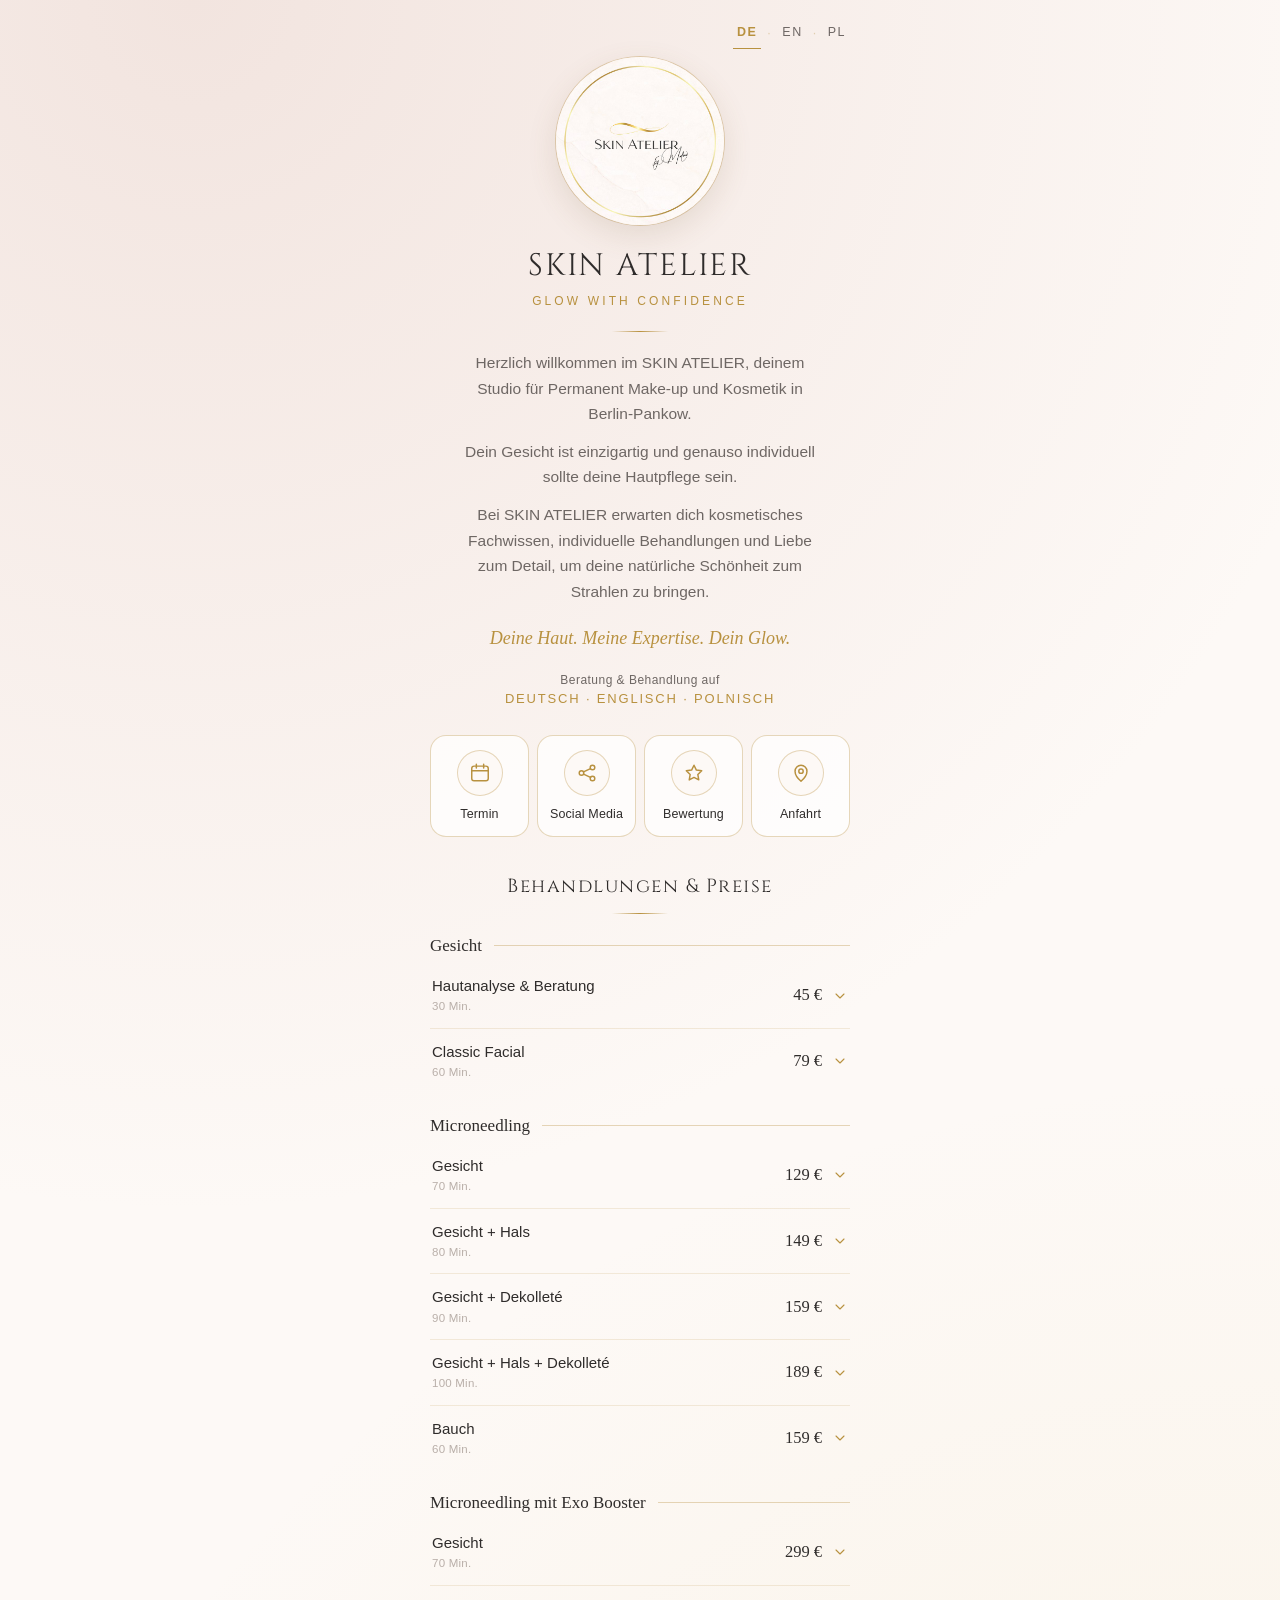
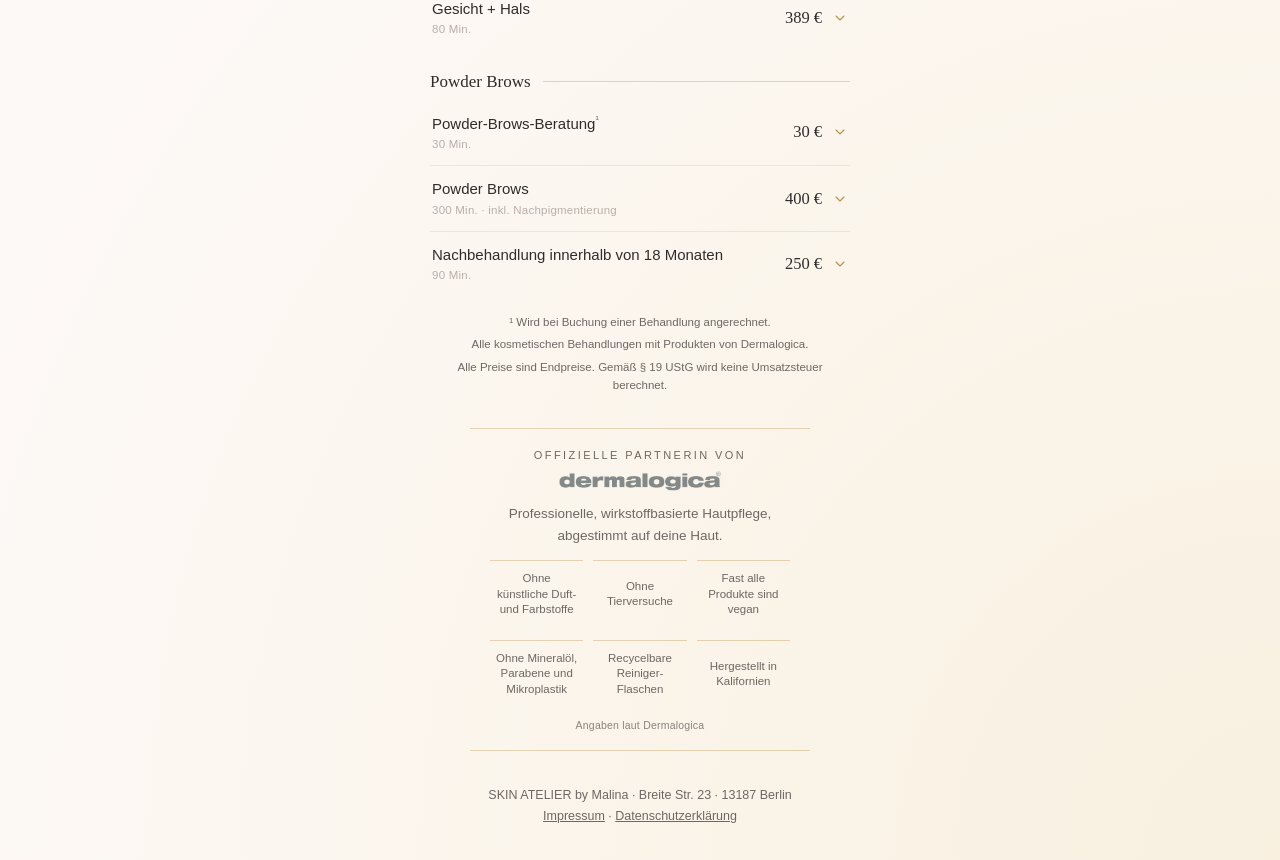
==== commit 7410b11e: "Add files via upload" ====
--- a/index.html
+++ b/index.html
@@ -13,7 +13,7 @@
   <link rel="icon" href="favicon.ico" sizes="any">
   <link rel="icon" type="image/png" sizes="192x192" href="icon-192.png">
   <link rel="apple-touch-icon" href="apple-touch-icon.png">
-  <link rel="stylesheet" href="style.css?v=29">
+  <link rel="stylesheet" href="style.css?v=31">
   <script>document.documentElement.classList.add('js');</script>
 </head>
 <body>
@@ -29,13 +29,6 @@
       <p class="intro">Dein Gesicht ist einzigartig und genauso individuell sollte deine Hautpflege sein.</p>
       <p class="intro">Bei <span class="marke">SKIN ATELIER</span> erwarten dich kosmetisches Fachwissen, individuelle Behandlungen und Liebe zum Detail, um deine natürliche Schönheit zum Strahlen zu bringen.</p>
       <p class="claim">Deine Haut. Meine Expertise. Dein Glow.</p>
-      <div class="partner">
-        <span class="partner-label">Offizielle Partnerin von</span>
-        <img class="partner-logo" src="dermalogica-logo.png" alt="Dermalogica" height="22">
-        <p class="partner-text">Professionelle, wirkstoffbasierte Hautpflege, abgestimmt auf deine Haut.</p>
-        <ul class="vorteile"><li>Ohne künstliche Duft- und Farbstoffe</li><li>Ohne Tierversuche</li><li>Fast alle Produkte sind vegan</li><li>Ohne Mineralöl, Parabene und Mikroplastik</li><li>Recycelbare Reiniger-Flaschen</li><li>Hergestellt in Kalifornien</li></ul>
-        <p class="partner-quelle">Angaben laut Dermalogica</p>
-      </div>
       <p class="sprachen">Beratung &amp; Behandlung auf<strong>Deutsch · Englisch · Polnisch</strong></p>
     </header>
 
@@ -80,60 +73,60 @@
           <h3>Gesicht</h3>
           <div class="p-item">
             <button class="p-zeile" type="button" aria-expanded="false" aria-controls="pi-1"><span class="p-name">Hautanalyse &amp; Beratung<small class="p-zeit">30 Min.</small></span><span class="p-preis">45 €</span><svg class="p-pfeil" viewBox="0 0 24 24" fill="none" stroke="currentColor" stroke-width="1.6" stroke-linecap="round" stroke-linejoin="round" aria-hidden="true"><path d="m6 9 6 6 6-6"/></svg></button>
-            <div class="p-karte" id="pi-1"><div class="p-innen"><div class="p-blatt"><p class="p-text">Wir nehmen uns Zeit für deine Haut und deine individuellen Bedürfnisse. Nach einer gründlichen Doppelreinigung analysieren wir dein Hautbild und besprechen die Ergebnisse. Darauf aufbauend entwickeln wir ein maßgeschneidertes Pflege- und Behandlungskonzept, abgestimmt auf die Bedürfnisse deiner Haut.</p><a class="p-btn" href="https://wa.me/4916095902220?text=Hallo%2C%20ich%20interessiere%20mich%20f%C3%BCr%20%E2%80%9EHautanalyse%20%26%20Beratung%E2%80%9C%20und%20m%C3%B6chte%20gerne%20einen%20Termin%20anfragen." target="_blank" rel="noopener"><svg viewBox="0 0 24 24" fill="none" stroke="currentColor" stroke-width="1.6" stroke-linecap="round" stroke-linejoin="round" aria-hidden="true"><path d="M20.5 11.6a8.4 8.4 0 0 1-12.4 7.4L3.5 20.5l1.6-4.4A8.4 8.4 0 1 1 20.5 11.6Z"/><path d="M9 9.2c.2 1.9 2 4 4 4.6l1.1-1.1 1.8.8-.4 1.6c-3.4.2-6.6-3-6.4-6.4l1.6-.4.8 1.8L9 9.2Z"/></svg>Diese Behandlung anfragen</a></div></div></div>
+            <div class="p-karte" id="pi-1"><div class="p-innen"><div class="p-blatt"><p class="p-text">Wir nehmen uns Zeit für deine Haut und deine individuellen Bedürfnisse. Nach einer gründlichen Doppelreinigung analysieren wir dein Hautbild und besprechen die Ergebnisse. Darauf aufbauend entwickeln wir ein maßgeschneidertes Pflege- und Behandlungskonzept, abgestimmt auf die Bedürfnisse deiner Haut.</p><a class="p-btn" href="https://wa.me/4916095902220?text=Hallo%2C%20ich%20interessiere%20mich%20f%C3%BCr%20%E2%80%9EHautanalyse%20%26%20Beratung%E2%80%9C%20und%20m%C3%B6chte%20gerne%20einen%20Termin%20anfragen." target="_blank" rel="noopener"><svg viewBox="0 0 24 24" fill="none" stroke="currentColor" stroke-width="1.6" stroke-linecap="round" stroke-linejoin="round" aria-hidden="true"><path d="M20.5 11.6a8.4 8.4 0 0 1-12.4 7.4L3.5 20.5l1.6-4.4A8.4 8.4 0 1 1 20.5 11.6Z"/><path d="M9 9.2c.2 1.9 2 4 4 4.6l1.1-1.1 1.8.8-.4 1.6c-3.4.2-6.6-3-6.4-6.4l1.6-.4.8 1.8L9 9.2Z"/></svg>Termin anfragen</a></div></div></div>
           </div>
           <div class="p-item">
             <button class="p-zeile" type="button" aria-expanded="false" aria-controls="pi-2"><span class="p-name">Classic Facial<small class="p-zeit">60 Min.</small></span><span class="p-preis">79 €</span><svg class="p-pfeil" viewBox="0 0 24 24" fill="none" stroke="currentColor" stroke-width="1.6" stroke-linecap="round" stroke-linejoin="round" aria-hidden="true"><path d="m6 9 6 6 6-6"/></svg></button>
-            <div class="p-karte" id="pi-2"><div class="p-innen"><div class="p-blatt"><p class="p-text">Die perfekte Basis für eine gesunde Haut durch eine individuell abgestimmte Gesichtsbehandlung, die die Haut intensiv pflegt, ihr Gleichgewicht unterstützt und für den frischen Glow sorgt.</p><p class="p-label">Ablauf</p><ol class="p-ablauf"><li>Vorreinigung</li><li>Reinigung</li><li>Peeling</li><li>Ausreinigung</li><li>Serum, angepasst an den Hautzustand</li><li>Maske</li><li>Gesichtsmassage</li><li>Abschlusspflege</li></ol><a class="p-btn" href="https://wa.me/4916095902220?text=Hallo%2C%20ich%20interessiere%20mich%20f%C3%BCr%20%E2%80%9EClassic%20Facial%E2%80%9C%20und%20m%C3%B6chte%20gerne%20einen%20Termin%20anfragen." target="_blank" rel="noopener"><svg viewBox="0 0 24 24" fill="none" stroke="currentColor" stroke-width="1.6" stroke-linecap="round" stroke-linejoin="round" aria-hidden="true"><path d="M20.5 11.6a8.4 8.4 0 0 1-12.4 7.4L3.5 20.5l1.6-4.4A8.4 8.4 0 1 1 20.5 11.6Z"/><path d="M9 9.2c.2 1.9 2 4 4 4.6l1.1-1.1 1.8.8-.4 1.6c-3.4.2-6.6-3-6.4-6.4l1.6-.4.8 1.8L9 9.2Z"/></svg>Diese Behandlung anfragen</a></div></div></div>
+            <div class="p-karte" id="pi-2"><div class="p-innen"><div class="p-blatt"><p class="p-text">Die perfekte Basis für eine gesunde Haut durch eine individuell abgestimmte Gesichtsbehandlung, die die Haut intensiv pflegt, ihr Gleichgewicht unterstützt und für den frischen Glow sorgt.</p><p class="p-label">Ablauf</p><p class="p-ablauf">Vorreinigung · Reinigung · Peeling · Ausreinigung · Serum, angepasst an den Hautzustand · Maske · Gesichtsmassage · Abschlusspflege</p><a class="p-btn" href="https://wa.me/4916095902220?text=Hallo%2C%20ich%20interessiere%20mich%20f%C3%BCr%20%E2%80%9EClassic%20Facial%E2%80%9C%20und%20m%C3%B6chte%20gerne%20einen%20Termin%20anfragen." target="_blank" rel="noopener"><svg viewBox="0 0 24 24" fill="none" stroke="currentColor" stroke-width="1.6" stroke-linecap="round" stroke-linejoin="round" aria-hidden="true"><path d="M20.5 11.6a8.4 8.4 0 0 1-12.4 7.4L3.5 20.5l1.6-4.4A8.4 8.4 0 1 1 20.5 11.6Z"/><path d="M9 9.2c.2 1.9 2 4 4 4.6l1.1-1.1 1.8.8-.4 1.6c-3.4.2-6.6-3-6.4-6.4l1.6-.4.8 1.8L9 9.2Z"/></svg>Termin anfragen</a></div></div></div>
           </div>
         </div>
         <div class="p-kat">
           <h3>Microneedling</h3>
           <div class="p-item">
             <button class="p-zeile" type="button" aria-expanded="false" aria-controls="pi-3"><span class="p-name">Gesicht<small class="p-zeit">70 Min.</small></span><span class="p-preis">129 €</span><svg class="p-pfeil" viewBox="0 0 24 24" fill="none" stroke="currentColor" stroke-width="1.6" stroke-linecap="round" stroke-linejoin="round" aria-hidden="true"><path d="m6 9 6 6 6-6"/></svg></button>
-            <div class="p-karte" id="pi-3"><div class="p-innen"><div class="p-blatt"><p class="p-text">Eine minimalinvasive Behandlung zur gezielten Unterstützung der natürlichen Hautregeneration. Microneedling stimuliert die körpereigene Kollagenbildung, verfeinert das Hautbild und kann feine Linien, Narben sowie vergrößerte Poren sichtbar verbessern. Für eine ebenmäßigere, glattere und straffer wirkende Haut mit einem frischen, revitalisierten Glow.</p><p class="p-label">Ablauf</p><ol class="p-ablauf"><li>Vorreinigung</li><li>Reinigung</li><li>Peeling</li><li>Ausreinigung</li><li>Serum</li><li>Microneedling</li><li>Maske</li><li>Abschlusspflege</li></ol><a class="p-btn" href="https://wa.me/4916095902220?text=Hallo%2C%20ich%20interessiere%20mich%20f%C3%BCr%20%E2%80%9EMicroneedling%20Gesicht%E2%80%9C%20und%20m%C3%B6chte%20gerne%20einen%20Termin%20anfragen." target="_blank" rel="noopener"><svg viewBox="0 0 24 24" fill="none" stroke="currentColor" stroke-width="1.6" stroke-linecap="round" stroke-linejoin="round" aria-hidden="true"><path d="M20.5 11.6a8.4 8.4 0 0 1-12.4 7.4L3.5 20.5l1.6-4.4A8.4 8.4 0 1 1 20.5 11.6Z"/><path d="M9 9.2c.2 1.9 2 4 4 4.6l1.1-1.1 1.8.8-.4 1.6c-3.4.2-6.6-3-6.4-6.4l1.6-.4.8 1.8L9 9.2Z"/></svg>Diese Behandlung anfragen</a></div></div></div>
+            <div class="p-karte" id="pi-3"><div class="p-innen"><div class="p-blatt"><p class="p-text">Eine minimalinvasive Behandlung zur gezielten Unterstützung der natürlichen Hautregeneration. Microneedling stimuliert die körpereigene Kollagenbildung, verfeinert das Hautbild und kann feine Linien, Narben sowie vergrößerte Poren sichtbar verbessern. Für eine ebenmäßigere, glattere und straffer wirkende Haut mit einem frischen, revitalisierten Glow.</p><p class="p-label">Ablauf</p><p class="p-ablauf">Vorreinigung · Reinigung · Peeling · Ausreinigung · Serum · Microneedling · Maske · Abschlusspflege</p><a class="p-btn" href="https://wa.me/4916095902220?text=Hallo%2C%20ich%20interessiere%20mich%20f%C3%BCr%20%E2%80%9EMicroneedling%20Gesicht%E2%80%9C%20und%20m%C3%B6chte%20gerne%20einen%20Termin%20anfragen." target="_blank" rel="noopener"><svg viewBox="0 0 24 24" fill="none" stroke="currentColor" stroke-width="1.6" stroke-linecap="round" stroke-linejoin="round" aria-hidden="true"><path d="M20.5 11.6a8.4 8.4 0 0 1-12.4 7.4L3.5 20.5l1.6-4.4A8.4 8.4 0 1 1 20.5 11.6Z"/><path d="M9 9.2c.2 1.9 2 4 4 4.6l1.1-1.1 1.8.8-.4 1.6c-3.4.2-6.6-3-6.4-6.4l1.6-.4.8 1.8L9 9.2Z"/></svg>Termin anfragen</a></div></div></div>
           </div>
           <div class="p-item">
             <button class="p-zeile" type="button" aria-expanded="false" aria-controls="pi-4"><span class="p-name">Gesicht + Hals<small class="p-zeit">80 Min.</small></span><span class="p-preis">149 €</span><svg class="p-pfeil" viewBox="0 0 24 24" fill="none" stroke="currentColor" stroke-width="1.6" stroke-linecap="round" stroke-linejoin="round" aria-hidden="true"><path d="m6 9 6 6 6-6"/></svg></button>
-            <div class="p-karte" id="pi-4"><div class="p-innen"><div class="p-blatt"><p class="p-text">Eine minimalinvasive Behandlung zur gezielten Unterstützung der natürlichen Hautregeneration. Microneedling stimuliert die körpereigene Kollagenbildung, verfeinert das Hautbild und kann feine Linien, Narben sowie vergrößerte Poren sichtbar verbessern. Für eine ebenmäßigere, glattere und straffer wirkende Haut mit einem frischen, revitalisierten Glow.</p><p class="p-label">Ablauf</p><ol class="p-ablauf"><li>Vorreinigung</li><li>Reinigung</li><li>Peeling</li><li>Ausreinigung</li><li>Serum</li><li>Microneedling</li><li>Maske</li><li>Abschlusspflege</li></ol><a class="p-btn" href="https://wa.me/4916095902220?text=Hallo%2C%20ich%20interessiere%20mich%20f%C3%BCr%20%E2%80%9EMicroneedling%20Gesicht%20%2B%20Hals%E2%80%9C%20und%20m%C3%B6chte%20gerne%20einen%20Termin%20anfragen." target="_blank" rel="noopener"><svg viewBox="0 0 24 24" fill="none" stroke="currentColor" stroke-width="1.6" stroke-linecap="round" stroke-linejoin="round" aria-hidden="true"><path d="M20.5 11.6a8.4 8.4 0 0 1-12.4 7.4L3.5 20.5l1.6-4.4A8.4 8.4 0 1 1 20.5 11.6Z"/><path d="M9 9.2c.2 1.9 2 4 4 4.6l1.1-1.1 1.8.8-.4 1.6c-3.4.2-6.6-3-6.4-6.4l1.6-.4.8 1.8L9 9.2Z"/></svg>Diese Behandlung anfragen</a></div></div></div>
+            <div class="p-karte" id="pi-4"><div class="p-innen"><div class="p-blatt"><p class="p-text">Eine minimalinvasive Behandlung zur gezielten Unterstützung der natürlichen Hautregeneration. Microneedling stimuliert die körpereigene Kollagenbildung, verfeinert das Hautbild und kann feine Linien, Narben sowie vergrößerte Poren sichtbar verbessern. Für eine ebenmäßigere, glattere und straffer wirkende Haut mit einem frischen, revitalisierten Glow.</p><p class="p-label">Ablauf</p><p class="p-ablauf">Vorreinigung · Reinigung · Peeling · Ausreinigung · Serum · Microneedling · Maske · Abschlusspflege</p><a class="p-btn" href="https://wa.me/4916095902220?text=Hallo%2C%20ich%20interessiere%20mich%20f%C3%BCr%20%E2%80%9EMicroneedling%20Gesicht%20%2B%20Hals%E2%80%9C%20und%20m%C3%B6chte%20gerne%20einen%20Termin%20anfragen." target="_blank" rel="noopener"><svg viewBox="0 0 24 24" fill="none" stroke="currentColor" stroke-width="1.6" stroke-linecap="round" stroke-linejoin="round" aria-hidden="true"><path d="M20.5 11.6a8.4 8.4 0 0 1-12.4 7.4L3.5 20.5l1.6-4.4A8.4 8.4 0 1 1 20.5 11.6Z"/><path d="M9 9.2c.2 1.9 2 4 4 4.6l1.1-1.1 1.8.8-.4 1.6c-3.4.2-6.6-3-6.4-6.4l1.6-.4.8 1.8L9 9.2Z"/></svg>Termin anfragen</a></div></div></div>
           </div>
           <div class="p-item">
             <button class="p-zeile" type="button" aria-expanded="false" aria-controls="pi-5"><span class="p-name">Gesicht + Dekolleté<small class="p-zeit">90 Min.</small></span><span class="p-preis">159 €</span><svg class="p-pfeil" viewBox="0 0 24 24" fill="none" stroke="currentColor" stroke-width="1.6" stroke-linecap="round" stroke-linejoin="round" aria-hidden="true"><path d="m6 9 6 6 6-6"/></svg></button>
-            <div class="p-karte" id="pi-5"><div class="p-innen"><div class="p-blatt"><p class="p-text">Eine minimalinvasive Behandlung zur gezielten Unterstützung der natürlichen Hautregeneration. Microneedling stimuliert die körpereigene Kollagenbildung, verfeinert das Hautbild und kann feine Linien, Narben sowie vergrößerte Poren sichtbar verbessern. Für eine ebenmäßigere, glattere und straffer wirkende Haut mit einem frischen, revitalisierten Glow.</p><p class="p-label">Ablauf</p><ol class="p-ablauf"><li>Vorreinigung</li><li>Reinigung</li><li>Peeling</li><li>Ausreinigung</li><li>Serum</li><li>Microneedling</li><li>Maske</li><li>Abschlusspflege</li></ol><a class="p-btn" href="https://wa.me/4916095902220?text=Hallo%2C%20ich%20interessiere%20mich%20f%C3%BCr%20%E2%80%9EMicroneedling%20Gesicht%20%2B%20Dekollet%C3%A9%E2%80%9C%20und%20m%C3%B6chte%20gerne%20einen%20Termin%20anfragen." target="_blank" rel="noopener"><svg viewBox="0 0 24 24" fill="none" stroke="currentColor" stroke-width="1.6" stroke-linecap="round" stroke-linejoin="round" aria-hidden="true"><path d="M20.5 11.6a8.4 8.4 0 0 1-12.4 7.4L3.5 20.5l1.6-4.4A8.4 8.4 0 1 1 20.5 11.6Z"/><path d="M9 9.2c.2 1.9 2 4 4 4.6l1.1-1.1 1.8.8-.4 1.6c-3.4.2-6.6-3-6.4-6.4l1.6-.4.8 1.8L9 9.2Z"/></svg>Diese Behandlung anfragen</a></div></div></div>
+            <div class="p-karte" id="pi-5"><div class="p-innen"><div class="p-blatt"><p class="p-text">Eine minimalinvasive Behandlung zur gezielten Unterstützung der natürlichen Hautregeneration. Microneedling stimuliert die körpereigene Kollagenbildung, verfeinert das Hautbild und kann feine Linien, Narben sowie vergrößerte Poren sichtbar verbessern. Für eine ebenmäßigere, glattere und straffer wirkende Haut mit einem frischen, revitalisierten Glow.</p><p class="p-label">Ablauf</p><p class="p-ablauf">Vorreinigung · Reinigung · Peeling · Ausreinigung · Serum · Microneedling · Maske · Abschlusspflege</p><a class="p-btn" href="https://wa.me/4916095902220?text=Hallo%2C%20ich%20interessiere%20mich%20f%C3%BCr%20%E2%80%9EMicroneedling%20Gesicht%20%2B%20Dekollet%C3%A9%E2%80%9C%20und%20m%C3%B6chte%20gerne%20einen%20Termin%20anfragen." target="_blank" rel="noopener"><svg viewBox="0 0 24 24" fill="none" stroke="currentColor" stroke-width="1.6" stroke-linecap="round" stroke-linejoin="round" aria-hidden="true"><path d="M20.5 11.6a8.4 8.4 0 0 1-12.4 7.4L3.5 20.5l1.6-4.4A8.4 8.4 0 1 1 20.5 11.6Z"/><path d="M9 9.2c.2 1.9 2 4 4 4.6l1.1-1.1 1.8.8-.4 1.6c-3.4.2-6.6-3-6.4-6.4l1.6-.4.8 1.8L9 9.2Z"/></svg>Termin anfragen</a></div></div></div>
           </div>
           <div class="p-item">
             <button class="p-zeile" type="button" aria-expanded="false" aria-controls="pi-6"><span class="p-name">Gesicht + Hals + Dekolleté<small class="p-zeit">100 Min.</small></span><span class="p-preis">189 €</span><svg class="p-pfeil" viewBox="0 0 24 24" fill="none" stroke="currentColor" stroke-width="1.6" stroke-linecap="round" stroke-linejoin="round" aria-hidden="true"><path d="m6 9 6 6 6-6"/></svg></button>
-            <div class="p-karte" id="pi-6"><div class="p-innen"><div class="p-blatt"><p class="p-text">Eine minimalinvasive Behandlung zur gezielten Unterstützung der natürlichen Hautregeneration. Microneedling stimuliert die körpereigene Kollagenbildung, verfeinert das Hautbild und kann feine Linien, Narben sowie vergrößerte Poren sichtbar verbessern. Für eine ebenmäßigere, glattere und straffer wirkende Haut mit einem frischen, revitalisierten Glow.</p><p class="p-label">Ablauf</p><ol class="p-ablauf"><li>Vorreinigung</li><li>Reinigung</li><li>Peeling</li><li>Ausreinigung</li><li>Serum</li><li>Microneedling</li><li>Maske</li><li>Abschlusspflege</li></ol><a class="p-btn" href="https://wa.me/4916095902220?text=Hallo%2C%20ich%20interessiere%20mich%20f%C3%BCr%20%E2%80%9EMicroneedling%20Gesicht%20%2B%20Hals%20%2B%20Dekollet%C3%A9%E2%80%9C%20und%20m%C3%B6chte%20gerne%20einen%20Termin%20anfragen." target="_blank" rel="noopener"><svg viewBox="0 0 24 24" fill="none" stroke="currentColor" stroke-width="1.6" stroke-linecap="round" stroke-linejoin="round" aria-hidden="true"><path d="M20.5 11.6a8.4 8.4 0 0 1-12.4 7.4L3.5 20.5l1.6-4.4A8.4 8.4 0 1 1 20.5 11.6Z"/><path d="M9 9.2c.2 1.9 2 4 4 4.6l1.1-1.1 1.8.8-.4 1.6c-3.4.2-6.6-3-6.4-6.4l1.6-.4.8 1.8L9 9.2Z"/></svg>Diese Behandlung anfragen</a></div></div></div>
+            <div class="p-karte" id="pi-6"><div class="p-innen"><div class="p-blatt"><p class="p-text">Eine minimalinvasive Behandlung zur gezielten Unterstützung der natürlichen Hautregeneration. Microneedling stimuliert die körpereigene Kollagenbildung, verfeinert das Hautbild und kann feine Linien, Narben sowie vergrößerte Poren sichtbar verbessern. Für eine ebenmäßigere, glattere und straffer wirkende Haut mit einem frischen, revitalisierten Glow.</p><p class="p-label">Ablauf</p><p class="p-ablauf">Vorreinigung · Reinigung · Peeling · Ausreinigung · Serum · Microneedling · Maske · Abschlusspflege</p><a class="p-btn" href="https://wa.me/4916095902220?text=Hallo%2C%20ich%20interessiere%20mich%20f%C3%BCr%20%E2%80%9EMicroneedling%20Gesicht%20%2B%20Hals%20%2B%20Dekollet%C3%A9%E2%80%9C%20und%20m%C3%B6chte%20gerne%20einen%20Termin%20anfragen." target="_blank" rel="noopener"><svg viewBox="0 0 24 24" fill="none" stroke="currentColor" stroke-width="1.6" stroke-linecap="round" stroke-linejoin="round" aria-hidden="true"><path d="M20.5 11.6a8.4 8.4 0 0 1-12.4 7.4L3.5 20.5l1.6-4.4A8.4 8.4 0 1 1 20.5 11.6Z"/><path d="M9 9.2c.2 1.9 2 4 4 4.6l1.1-1.1 1.8.8-.4 1.6c-3.4.2-6.6-3-6.4-6.4l1.6-.4.8 1.8L9 9.2Z"/></svg>Termin anfragen</a></div></div></div>
           </div>
           <div class="p-item">
             <button class="p-zeile" type="button" aria-expanded="false" aria-controls="pi-7"><span class="p-name">Bauch<small class="p-zeit">60 Min.</small></span><span class="p-preis">159 €</span><svg class="p-pfeil" viewBox="0 0 24 24" fill="none" stroke="currentColor" stroke-width="1.6" stroke-linecap="round" stroke-linejoin="round" aria-hidden="true"><path d="m6 9 6 6 6-6"/></svg></button>
-            <div class="p-karte" id="pi-7"><div class="p-innen"><div class="p-blatt"><p class="p-text">Eine minimalinvasive Behandlung zur gezielten Unterstützung der natürlichen Hautregeneration. Microneedling stimuliert die körpereigene Kollagenbildung, verfeinert das Hautbild und kann feine Linien, Narben sowie vergrößerte Poren sichtbar verbessern. Für eine ebenmäßigere, glattere und straffer wirkende Haut.</p><p class="p-label">Ablauf</p><ol class="p-ablauf"><li>Reinigung</li><li>Peeling</li><li>Microneedling</li><li>Pflegende Maske</li><li>Abschlusspflege</li></ol><a class="p-btn" href="https://wa.me/4916095902220?text=Hallo%2C%20ich%20interessiere%20mich%20f%C3%BCr%20%E2%80%9EMicroneedling%20Bauch%E2%80%9C%20und%20m%C3%B6chte%20gerne%20einen%20Termin%20anfragen." target="_blank" rel="noopener"><svg viewBox="0 0 24 24" fill="none" stroke="currentColor" stroke-width="1.6" stroke-linecap="round" stroke-linejoin="round" aria-hidden="true"><path d="M20.5 11.6a8.4 8.4 0 0 1-12.4 7.4L3.5 20.5l1.6-4.4A8.4 8.4 0 1 1 20.5 11.6Z"/><path d="M9 9.2c.2 1.9 2 4 4 4.6l1.1-1.1 1.8.8-.4 1.6c-3.4.2-6.6-3-6.4-6.4l1.6-.4.8 1.8L9 9.2Z"/></svg>Diese Behandlung anfragen</a></div></div></div>
+            <div class="p-karte" id="pi-7"><div class="p-innen"><div class="p-blatt"><p class="p-text">Eine minimalinvasive Behandlung zur gezielten Unterstützung der natürlichen Hautregeneration. Microneedling stimuliert die körpereigene Kollagenbildung, verfeinert das Hautbild und kann feine Linien, Narben sowie vergrößerte Poren sichtbar verbessern. Für eine ebenmäßigere, glattere und straffer wirkende Haut.</p><p class="p-label">Ablauf</p><p class="p-ablauf">Reinigung · Peeling · Microneedling · Pflegende Maske · Abschlusspflege</p><a class="p-btn" href="https://wa.me/4916095902220?text=Hallo%2C%20ich%20interessiere%20mich%20f%C3%BCr%20%E2%80%9EMicroneedling%20Bauch%E2%80%9C%20und%20m%C3%B6chte%20gerne%20einen%20Termin%20anfragen." target="_blank" rel="noopener"><svg viewBox="0 0 24 24" fill="none" stroke="currentColor" stroke-width="1.6" stroke-linecap="round" stroke-linejoin="round" aria-hidden="true"><path d="M20.5 11.6a8.4 8.4 0 0 1-12.4 7.4L3.5 20.5l1.6-4.4A8.4 8.4 0 1 1 20.5 11.6Z"/><path d="M9 9.2c.2 1.9 2 4 4 4.6l1.1-1.1 1.8.8-.4 1.6c-3.4.2-6.6-3-6.4-6.4l1.6-.4.8 1.8L9 9.2Z"/></svg>Termin anfragen</a></div></div></div>
           </div>
         </div>
         <div class="p-kat">
           <h3>Microneedling mit Exo Booster</h3>
           <div class="p-item">
             <button class="p-zeile" type="button" aria-expanded="false" aria-controls="pi-8"><span class="p-name">Gesicht<small class="p-zeit">70 Min.</small></span><span class="p-preis">299 €</span><svg class="p-pfeil" viewBox="0 0 24 24" fill="none" stroke="currentColor" stroke-width="1.6" stroke-linecap="round" stroke-linejoin="round" aria-hidden="true"><path d="m6 9 6 6 6-6"/></svg></button>
-            <div class="p-karte" id="pi-8"><div class="p-innen"><div class="p-blatt"><p class="p-text">Das Microneedling der nächsten Generation: Beim Needling wird der Dermalogica PRO Exo Booster eingeschleust, mit 10 Milliarden Lactobacillus-Exosomen pro Behandlung, dazu Omega-3, Bacillus Ferment, Peptiden und Phospholipiden aus Oliven-Stammzellen.</p><ul class="p-punkte"><li>Unterstützt die Zellerneuerung</li><li>Stärkt die Hautbarriere</li><li>Fördert Elastizität und Festigkeit</li></ul><p class="p-label">Ablauf</p><ol class="p-ablauf"><li>Vorreinigung</li><li>Reinigung</li><li>Peeling</li><li>Ausreinigung</li><li>Serum</li><li>Microneedling mit Exo Booster</li><li>Maske</li><li>Abschlusspflege</li></ol><a class="p-btn" href="https://wa.me/4916095902220?text=Hallo%2C%20ich%20interessiere%20mich%20f%C3%BCr%20%E2%80%9EMicroneedling%20mit%20Exo%20Booster%20Gesicht%E2%80%9C%20und%20m%C3%B6chte%20gerne%20einen%20Termin%20anfragen." target="_blank" rel="noopener"><svg viewBox="0 0 24 24" fill="none" stroke="currentColor" stroke-width="1.6" stroke-linecap="round" stroke-linejoin="round" aria-hidden="true"><path d="M20.5 11.6a8.4 8.4 0 0 1-12.4 7.4L3.5 20.5l1.6-4.4A8.4 8.4 0 1 1 20.5 11.6Z"/><path d="M9 9.2c.2 1.9 2 4 4 4.6l1.1-1.1 1.8.8-.4 1.6c-3.4.2-6.6-3-6.4-6.4l1.6-.4.8 1.8L9 9.2Z"/></svg>Diese Behandlung anfragen</a></div></div></div>
+            <div class="p-karte" id="pi-8"><div class="p-innen"><div class="p-blatt"><p class="p-text p-lead">Next Generation Microneedling – für sichtbar revitalisierte Haut.</p><p class="p-text">Diese innovative Behandlung kombiniert klassisches Microneedling mit einem hochentwickelten Exo-Booster auf Basis von Lactobacillus-Exosomen.</p><p class="p-text">Die Formulierung mit 10 Milliarden Exosomen pro Behandlung wird durch wertvolle Omega-3-Fettsäuren, Bacillus Ferment, Peptide und Phospholipide aus Oliven-Stammzellen ergänzt.</p><p class="p-text">Die Kombination unterstützt die Hautregeneration, stärkt die Hautbarriere und fördert die Hautelastizität sowie ein glatteres, ebenmäßigeres Hautbild.</p><p class="p-text">Das Ergebnis: Ein revitalisierter, frischer und gepflegt wirkender Teint mit verbesserter Hautstruktur und neuer Ausstrahlung.</p><ul class="p-punkte"><li>Unterstützt die Zellerneuerung</li><li>Stärkt die Hautbarriere</li><li>Fördert Elastizität und Festigkeit</li></ul><p class="p-label">Ablauf</p><p class="p-ablauf">Vorreinigung · Reinigung · Peeling · Ausreinigung · Serum · Microneedling mit Exo Booster · Maske · Abschlusspflege</p><a class="p-btn" href="https://wa.me/4916095902220?text=Hallo%2C%20ich%20interessiere%20mich%20f%C3%BCr%20%E2%80%9EMicroneedling%20mit%20Exo%20Booster%20Gesicht%E2%80%9C%20und%20m%C3%B6chte%20gerne%20einen%20Termin%20anfragen." target="_blank" rel="noopener"><svg viewBox="0 0 24 24" fill="none" stroke="currentColor" stroke-width="1.6" stroke-linecap="round" stroke-linejoin="round" aria-hidden="true"><path d="M20.5 11.6a8.4 8.4 0 0 1-12.4 7.4L3.5 20.5l1.6-4.4A8.4 8.4 0 1 1 20.5 11.6Z"/><path d="M9 9.2c.2 1.9 2 4 4 4.6l1.1-1.1 1.8.8-.4 1.6c-3.4.2-6.6-3-6.4-6.4l1.6-.4.8 1.8L9 9.2Z"/></svg>Termin anfragen</a></div></div></div>
           </div>
           <div class="p-item">
             <button class="p-zeile" type="button" aria-expanded="false" aria-controls="pi-9"><span class="p-name">Gesicht + Hals<small class="p-zeit">80 Min.</small></span><span class="p-preis">389 €</span><svg class="p-pfeil" viewBox="0 0 24 24" fill="none" stroke="currentColor" stroke-width="1.6" stroke-linecap="round" stroke-linejoin="round" aria-hidden="true"><path d="m6 9 6 6 6-6"/></svg></button>
-            <div class="p-karte" id="pi-9"><div class="p-innen"><div class="p-blatt"><p class="p-text">Das Microneedling der nächsten Generation: Beim Needling wird der Dermalogica PRO Exo Booster eingeschleust, mit 10 Milliarden Lactobacillus-Exosomen pro Behandlung, dazu Omega-3, Bacillus Ferment, Peptiden und Phospholipiden aus Oliven-Stammzellen.</p><ul class="p-punkte"><li>Unterstützt die Zellerneuerung</li><li>Stärkt die Hautbarriere</li><li>Fördert Elastizität und Festigkeit</li></ul><p class="p-label">Ablauf</p><ol class="p-ablauf"><li>Vorreinigung</li><li>Reinigung</li><li>Peeling</li><li>Ausreinigung</li><li>Serum</li><li>Microneedling mit Exo Booster</li><li>Maske</li><li>Abschlusspflege</li></ol><a class="p-btn" href="https://wa.me/4916095902220?text=Hallo%2C%20ich%20interessiere%20mich%20f%C3%BCr%20%E2%80%9EMicroneedling%20mit%20Exo%20Booster%20Gesicht%20%2B%20Hals%E2%80%9C%20und%20m%C3%B6chte%20gerne%20einen%20Termin%20anfragen." target="_blank" rel="noopener"><svg viewBox="0 0 24 24" fill="none" stroke="currentColor" stroke-width="1.6" stroke-linecap="round" stroke-linejoin="round" aria-hidden="true"><path d="M20.5 11.6a8.4 8.4 0 0 1-12.4 7.4L3.5 20.5l1.6-4.4A8.4 8.4 0 1 1 20.5 11.6Z"/><path d="M9 9.2c.2 1.9 2 4 4 4.6l1.1-1.1 1.8.8-.4 1.6c-3.4.2-6.6-3-6.4-6.4l1.6-.4.8 1.8L9 9.2Z"/></svg>Diese Behandlung anfragen</a></div></div></div>
+            <div class="p-karte" id="pi-9"><div class="p-innen"><div class="p-blatt"><p class="p-text p-lead">Next Generation Microneedling – für sichtbar revitalisierte Haut.</p><p class="p-text">Diese innovative Behandlung kombiniert klassisches Microneedling mit einem hochentwickelten Exo-Booster auf Basis von Lactobacillus-Exosomen.</p><p class="p-text">Die Formulierung mit 10 Milliarden Exosomen pro Behandlung wird durch wertvolle Omega-3-Fettsäuren, Bacillus Ferment, Peptide und Phospholipide aus Oliven-Stammzellen ergänzt.</p><p class="p-text">Die Kombination unterstützt die Hautregeneration, stärkt die Hautbarriere und fördert die Hautelastizität sowie ein glatteres, ebenmäßigeres Hautbild.</p><p class="p-text">Das Ergebnis: Ein revitalisierter, frischer und gepflegt wirkender Teint mit verbesserter Hautstruktur und neuer Ausstrahlung.</p><ul class="p-punkte"><li>Unterstützt die Zellerneuerung</li><li>Stärkt die Hautbarriere</li><li>Fördert Elastizität und Festigkeit</li></ul><p class="p-label">Ablauf</p><p class="p-ablauf">Vorreinigung · Reinigung · Peeling · Ausreinigung · Serum · Microneedling mit Exo Booster · Maske · Abschlusspflege</p><a class="p-btn" href="https://wa.me/4916095902220?text=Hallo%2C%20ich%20interessiere%20mich%20f%C3%BCr%20%E2%80%9EMicroneedling%20mit%20Exo%20Booster%20Gesicht%20%2B%20Hals%E2%80%9C%20und%20m%C3%B6chte%20gerne%20einen%20Termin%20anfragen." target="_blank" rel="noopener"><svg viewBox="0 0 24 24" fill="none" stroke="currentColor" stroke-width="1.6" stroke-linecap="round" stroke-linejoin="round" aria-hidden="true"><path d="M20.5 11.6a8.4 8.4 0 0 1-12.4 7.4L3.5 20.5l1.6-4.4A8.4 8.4 0 1 1 20.5 11.6Z"/><path d="M9 9.2c.2 1.9 2 4 4 4.6l1.1-1.1 1.8.8-.4 1.6c-3.4.2-6.6-3-6.4-6.4l1.6-.4.8 1.8L9 9.2Z"/></svg>Termin anfragen</a></div></div></div>
           </div>
         </div>
         <div class="p-kat">
           <h3>Powder Brows</h3>
           <div class="p-item">
             <button class="p-zeile" type="button" aria-expanded="false" aria-controls="pi-10"><span class="p-name">Powder-Brows-Beratung<sup>¹</sup><small class="p-zeit">30 Min.</small></span><span class="p-preis">30 €</span><svg class="p-pfeil" viewBox="0 0 24 24" fill="none" stroke="currentColor" stroke-width="1.6" stroke-linecap="round" stroke-linejoin="round" aria-hidden="true"><path d="m6 9 6 6 6-6"/></svg></button>
-            <div class="p-karte" id="pi-10"><div class="p-innen"><div class="p-blatt"><p class="p-text">Aufklärung über den Behandlungsablauf und Vorzeichnung. Wir sprechen über Form, Farbe und deine Wünsche und klären, ob Powder Brows zu dir passen.</p><p class="p-fn">¹ Wird bei Buchung einer Behandlung angerechnet.</p><a class="p-btn" href="https://wa.me/4916095902220?text=Hallo%2C%20ich%20interessiere%20mich%20f%C3%BCr%20%E2%80%9EPowder-Brows-Beratung%E2%80%9C%20und%20m%C3%B6chte%20gerne%20einen%20Termin%20anfragen." target="_blank" rel="noopener"><svg viewBox="0 0 24 24" fill="none" stroke="currentColor" stroke-width="1.6" stroke-linecap="round" stroke-linejoin="round" aria-hidden="true"><path d="M20.5 11.6a8.4 8.4 0 0 1-12.4 7.4L3.5 20.5l1.6-4.4A8.4 8.4 0 1 1 20.5 11.6Z"/><path d="M9 9.2c.2 1.9 2 4 4 4.6l1.1-1.1 1.8.8-.4 1.6c-3.4.2-6.6-3-6.4-6.4l1.6-.4.8 1.8L9 9.2Z"/></svg>Diese Behandlung anfragen</a></div></div></div>
+            <div class="p-karte" id="pi-10"><div class="p-innen"><div class="p-blatt"><p class="p-text">Aufklärung über den Behandlungsablauf und Vorzeichnung. Wir sprechen über Form, Farbe und deine Wünsche und klären, ob Powder Brows zu dir passen.</p><p class="p-fn">¹ Wird bei Buchung einer Behandlung angerechnet.</p><a class="p-btn" href="https://wa.me/4916095902220?text=Hallo%2C%20ich%20interessiere%20mich%20f%C3%BCr%20%E2%80%9EPowder-Brows-Beratung%E2%80%9C%20und%20m%C3%B6chte%20gerne%20einen%20Termin%20anfragen." target="_blank" rel="noopener"><svg viewBox="0 0 24 24" fill="none" stroke="currentColor" stroke-width="1.6" stroke-linecap="round" stroke-linejoin="round" aria-hidden="true"><path d="M20.5 11.6a8.4 8.4 0 0 1-12.4 7.4L3.5 20.5l1.6-4.4A8.4 8.4 0 1 1 20.5 11.6Z"/><path d="M9 9.2c.2 1.9 2 4 4 4.6l1.1-1.1 1.8.8-.4 1.6c-3.4.2-6.6-3-6.4-6.4l1.6-.4.8 1.8L9 9.2Z"/></svg>Termin anfragen</a></div></div></div>
           </div>
           <div class="p-item">
             <button class="p-zeile" type="button" aria-expanded="false" aria-controls="pi-11"><span class="p-name">Powder Brows<small class="p-zeit">300 Min. · inkl. Nachpigmentierung</small></span><span class="p-preis">400 €</span><svg class="p-pfeil" viewBox="0 0 24 24" fill="none" stroke="currentColor" stroke-width="1.6" stroke-linecap="round" stroke-linejoin="round" aria-hidden="true"><path d="m6 9 6 6 6-6"/></svg></button>
-            <div class="p-karte" id="pi-11"><div class="p-innen"><div class="p-blatt"><p class="p-text">Inklusive Nachpigmentierung (180 + 120 Min.).</p><p class="p-label">Ablauf</p><ol class="p-ablauf"><li>Pigmentierung</li><li>Pflege- und Nachsorgehinweise</li></ol><a class="p-btn" href="https://wa.me/4916095902220?text=Hallo%2C%20ich%20interessiere%20mich%20f%C3%BCr%20%E2%80%9EPowder%20Brows%E2%80%9C%20und%20m%C3%B6chte%20gerne%20einen%20Termin%20anfragen." target="_blank" rel="noopener"><svg viewBox="0 0 24 24" fill="none" stroke="currentColor" stroke-width="1.6" stroke-linecap="round" stroke-linejoin="round" aria-hidden="true"><path d="M20.5 11.6a8.4 8.4 0 0 1-12.4 7.4L3.5 20.5l1.6-4.4A8.4 8.4 0 1 1 20.5 11.6Z"/><path d="M9 9.2c.2 1.9 2 4 4 4.6l1.1-1.1 1.8.8-.4 1.6c-3.4.2-6.6-3-6.4-6.4l1.6-.4.8 1.8L9 9.2Z"/></svg>Diese Behandlung anfragen</a></div></div></div>
+            <div class="p-karte" id="pi-11"><div class="p-innen"><div class="p-blatt"><p class="p-text">Inklusive Nachpigmentierung (180 + 120 Min.).</p><p class="p-label">Ablauf</p><p class="p-ablauf">Pigmentierung · Pflege- und Nachsorgehinweise</p><a class="p-btn" href="https://wa.me/4916095902220?text=Hallo%2C%20ich%20interessiere%20mich%20f%C3%BCr%20%E2%80%9EPowder%20Brows%E2%80%9C%20und%20m%C3%B6chte%20gerne%20einen%20Termin%20anfragen." target="_blank" rel="noopener"><svg viewBox="0 0 24 24" fill="none" stroke="currentColor" stroke-width="1.6" stroke-linecap="round" stroke-linejoin="round" aria-hidden="true"><path d="M20.5 11.6a8.4 8.4 0 0 1-12.4 7.4L3.5 20.5l1.6-4.4A8.4 8.4 0 1 1 20.5 11.6Z"/><path d="M9 9.2c.2 1.9 2 4 4 4.6l1.1-1.1 1.8.8-.4 1.6c-3.4.2-6.6-3-6.4-6.4l1.6-.4.8 1.8L9 9.2Z"/></svg>Termin anfragen</a></div></div></div>
           </div>
           <div class="p-item">
             <button class="p-zeile" type="button" aria-expanded="false" aria-controls="pi-12"><span class="p-name">Nachbehandlung innerhalb von 18 Monaten<small class="p-zeit">90 Min.</small></span><span class="p-preis">250 €</span><svg class="p-pfeil" viewBox="0 0 24 24" fill="none" stroke="currentColor" stroke-width="1.6" stroke-linecap="round" stroke-linejoin="round" aria-hidden="true"><path d="m6 9 6 6 6-6"/></svg></button>
-            <div class="p-karte" id="pi-12"><div class="p-innen"><div class="p-blatt"><p class="p-text">Ohne erneute Formberatung.</p><p class="p-label">Ablauf</p><ol class="p-ablauf"><li>Auffrischung der Pigmentierung</li><li>Pflege- und Nachsorgehinweise</li></ol><a class="p-btn" href="https://wa.me/4916095902220?text=Hallo%2C%20ich%20interessiere%20mich%20f%C3%BCr%20%E2%80%9ENachbehandlung%20innerhalb%20von%2018%20Monaten%E2%80%9C%20und%20m%C3%B6chte%20gerne%20einen%20Termin%20anfragen." target="_blank" rel="noopener"><svg viewBox="0 0 24 24" fill="none" stroke="currentColor" stroke-width="1.6" stroke-linecap="round" stroke-linejoin="round" aria-hidden="true"><path d="M20.5 11.6a8.4 8.4 0 0 1-12.4 7.4L3.5 20.5l1.6-4.4A8.4 8.4 0 1 1 20.5 11.6Z"/><path d="M9 9.2c.2 1.9 2 4 4 4.6l1.1-1.1 1.8.8-.4 1.6c-3.4.2-6.6-3-6.4-6.4l1.6-.4.8 1.8L9 9.2Z"/></svg>Diese Behandlung anfragen</a></div></div></div>
+            <div class="p-karte" id="pi-12"><div class="p-innen"><div class="p-blatt"><p class="p-text">Ohne erneute Formberatung.</p><p class="p-label">Ablauf</p><p class="p-ablauf">Auffrischung der Pigmentierung · Pflege- und Nachsorgehinweise</p><a class="p-btn" href="https://wa.me/4916095902220?text=Hallo%2C%20ich%20interessiere%20mich%20f%C3%BCr%20%E2%80%9ENachbehandlung%20innerhalb%20von%2018%20Monaten%E2%80%9C%20und%20m%C3%B6chte%20gerne%20einen%20Termin%20anfragen." target="_blank" rel="noopener"><svg viewBox="0 0 24 24" fill="none" stroke="currentColor" stroke-width="1.6" stroke-linecap="round" stroke-linejoin="round" aria-hidden="true"><path d="M20.5 11.6a8.4 8.4 0 0 1-12.4 7.4L3.5 20.5l1.6-4.4A8.4 8.4 0 1 1 20.5 11.6Z"/><path d="M9 9.2c.2 1.9 2 4 4 4.6l1.1-1.1 1.8.8-.4 1.6c-3.4.2-6.6-3-6.4-6.4l1.6-.4.8 1.8L9 9.2Z"/></svg>Termin anfragen</a></div></div></div>
           </div>
         </div>
       </div>
@@ -143,6 +136,14 @@
           <p>Alle Preise sind Endpreise. Gemäß § 19 UStG wird keine Umsatzsteuer berechnet.</p>
       </div>
     </section>
+
+    <div class="partner partner-unten">
+      <span class="partner-label">Offizielle Partnerin von</span>
+      <img class="partner-logo" src="dermalogica-logo.png" alt="Dermalogica" height="22">
+      <p class="partner-text">Professionelle, wirkstoffbasierte Hautpflege, abgestimmt auf deine Haut.</p>
+      <ul class="vorteile"><li>Ohne künstliche Duft- und Farbstoffe</li><li>Ohne Tierversuche</li><li>Fast alle Produkte sind vegan</li><li>Ohne Mineralöl, Parabene und Mikroplastik</li><li>Recycelbare Reiniger-Flaschen</li><li>Hergestellt in Kalifornien</li></ul>
+      <p class="partner-quelle">Angaben laut Dermalogica</p>
+    </div>
 
     <footer class="fuss ein ein-3">
       <span class="marke">SKIN ATELIER</span> by Malina · Breite Str. 23 · 13187 Berlin<br>
--- a/style.css
+++ b/style.css
@@ -645,3 +645,20 @@
 @media (prefers-reduced-motion: reduce) {
   .js .p-karte, .js .p-blatt, .p-pfeil { transition: none; }
 }
+
+/* ---------- V30: heller Button, Ablauf als Fließtext, Partner unten ---------- */
+.p-btn {
+  background: var(--beige);
+  color: var(--anthrazit);
+  border: 1px solid var(--linie);
+  transition: background-color .2s ease, box-shadow .2s ease;
+}
+.p-btn:hover { background: #efe2d8; box-shadow: 0 4px 12px rgba(120, 90, 60, 0.10); }
+.p-btn svg { color: var(--gold); }
+.p-ablauf { display: block; margin: 0 0 4px; font-size: 13.5px; line-height: 1.7; color: #4a4542; }
+.p-lead { color: var(--anthrazit); font-weight: 500; }
+.partner-unten { margin: 34px auto 0; }
+
+/* ---------- V31: Ablauf zurückhaltender, Label größer ---------- */
+.p-label { font-size: 12.5px; }
+.p-ablauf { font-size: 12.5px; color: #9a908b; }
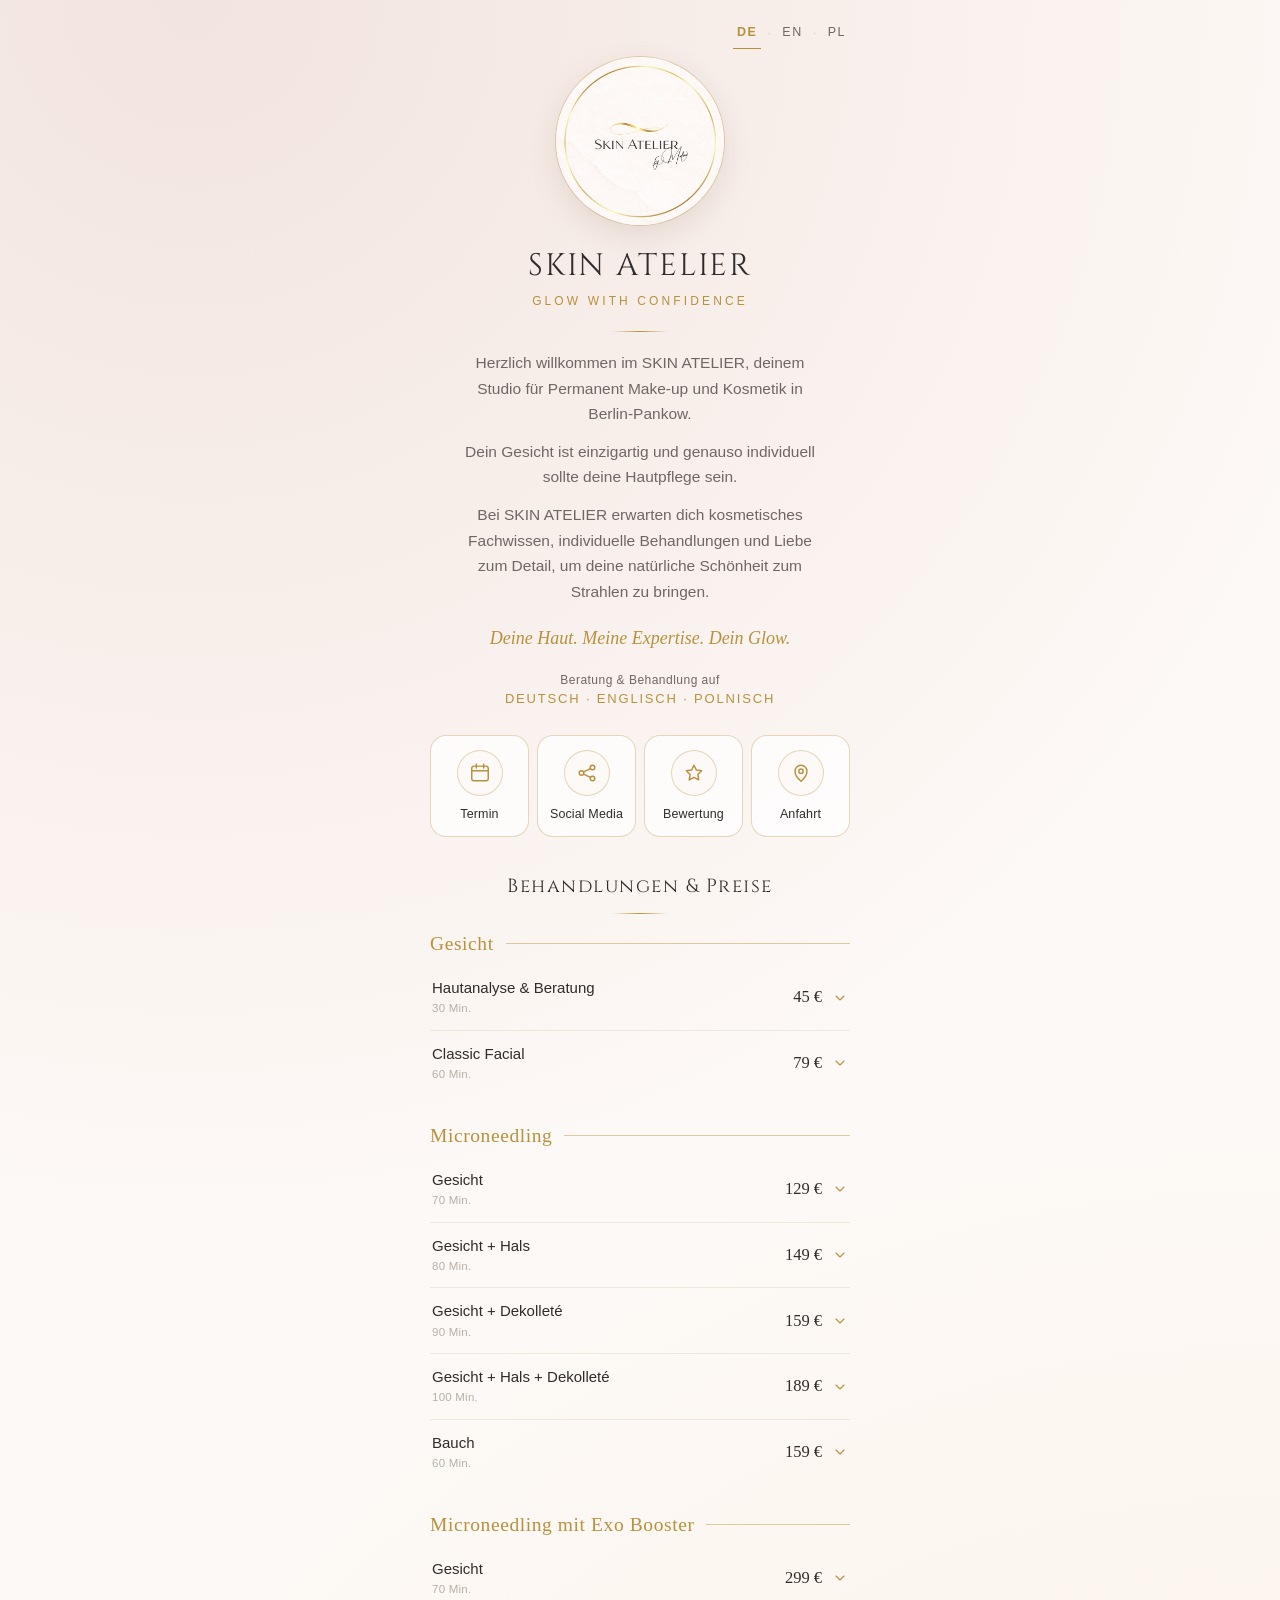
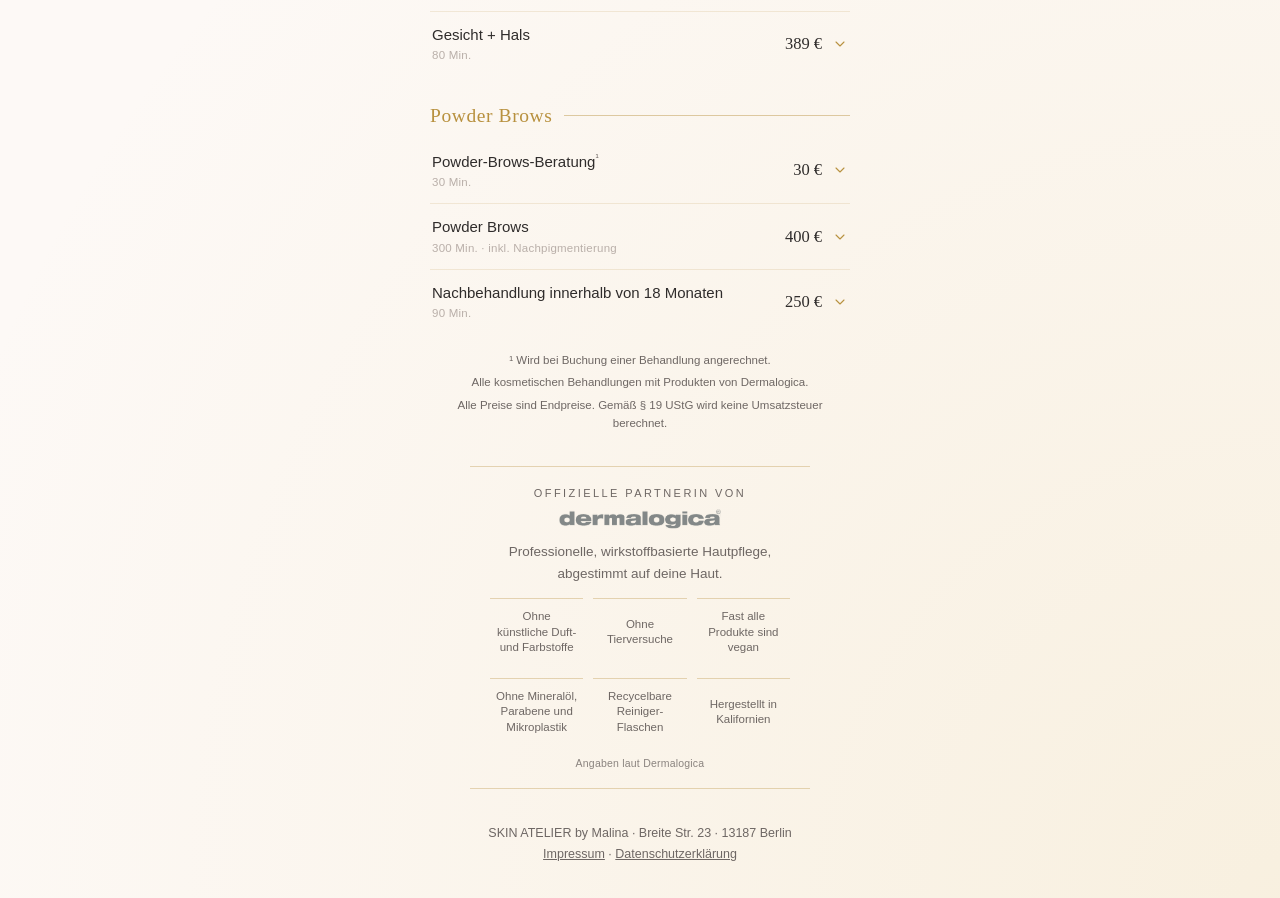
==== commit 6196d263: "Add files via upload" ====
--- a/index.html
+++ b/index.html
@@ -13,7 +13,7 @@
   <link rel="icon" href="favicon.ico" sizes="any">
   <link rel="icon" type="image/png" sizes="192x192" href="icon-192.png">
   <link rel="apple-touch-icon" href="apple-touch-icon.png">
-  <link rel="stylesheet" href="style.css?v=31">
+  <link rel="stylesheet" href="style.css?v=34">
   <script>document.documentElement.classList.add('js');</script>
 </head>
 <body>
@@ -107,11 +107,11 @@
           <h3>Microneedling mit Exo Booster</h3>
           <div class="p-item">
             <button class="p-zeile" type="button" aria-expanded="false" aria-controls="pi-8"><span class="p-name">Gesicht<small class="p-zeit">70 Min.</small></span><span class="p-preis">299 €</span><svg class="p-pfeil" viewBox="0 0 24 24" fill="none" stroke="currentColor" stroke-width="1.6" stroke-linecap="round" stroke-linejoin="round" aria-hidden="true"><path d="m6 9 6 6 6-6"/></svg></button>
-            <div class="p-karte" id="pi-8"><div class="p-innen"><div class="p-blatt"><p class="p-text p-lead">Next Generation Microneedling – für sichtbar revitalisierte Haut.</p><p class="p-text">Diese innovative Behandlung kombiniert klassisches Microneedling mit einem hochentwickelten Exo-Booster auf Basis von Lactobacillus-Exosomen.</p><p class="p-text">Die Formulierung mit 10 Milliarden Exosomen pro Behandlung wird durch wertvolle Omega-3-Fettsäuren, Bacillus Ferment, Peptide und Phospholipide aus Oliven-Stammzellen ergänzt.</p><p class="p-text">Die Kombination unterstützt die Hautregeneration, stärkt die Hautbarriere und fördert die Hautelastizität sowie ein glatteres, ebenmäßigeres Hautbild.</p><p class="p-text">Das Ergebnis: Ein revitalisierter, frischer und gepflegt wirkender Teint mit verbesserter Hautstruktur und neuer Ausstrahlung.</p><ul class="p-punkte"><li>Unterstützt die Zellerneuerung</li><li>Stärkt die Hautbarriere</li><li>Fördert Elastizität und Festigkeit</li></ul><p class="p-label">Ablauf</p><p class="p-ablauf">Vorreinigung · Reinigung · Peeling · Ausreinigung · Serum · Microneedling mit Exo Booster · Maske · Abschlusspflege</p><a class="p-btn" href="https://wa.me/4916095902220?text=Hallo%2C%20ich%20interessiere%20mich%20f%C3%BCr%20%E2%80%9EMicroneedling%20mit%20Exo%20Booster%20Gesicht%E2%80%9C%20und%20m%C3%B6chte%20gerne%20einen%20Termin%20anfragen." target="_blank" rel="noopener"><svg viewBox="0 0 24 24" fill="none" stroke="currentColor" stroke-width="1.6" stroke-linecap="round" stroke-linejoin="round" aria-hidden="true"><path d="M20.5 11.6a8.4 8.4 0 0 1-12.4 7.4L3.5 20.5l1.6-4.4A8.4 8.4 0 1 1 20.5 11.6Z"/><path d="M9 9.2c.2 1.9 2 4 4 4.6l1.1-1.1 1.8.8-.4 1.6c-3.4.2-6.6-3-6.4-6.4l1.6-.4.8 1.8L9 9.2Z"/></svg>Termin anfragen</a></div></div></div>
+            <div class="p-karte" id="pi-8"><div class="p-innen"><div class="p-blatt"><p class="p-text p-lead">Next Generation Microneedling – für sichtbar revitalisierte Haut.</p><p class="p-text">Diese innovative Behandlung kombiniert klassisches Microneedling mit einem hochentwickelten Exo-Booster auf Basis von Lactobacillus-Exosomen.</p><p class="p-text">Exosomen sind winzige biologische Transportbläschen, die als Boten zwischen Zellen fungieren. Sie transportieren Signalmoleküle und unterstützen die Kommunikation zwischen den Zellen. Dadurch können sie natürliche Regenerationsprozesse der Haut positiv beeinflussen und die Zellaktivität unterstützen.</p><p class="p-text">Die Formulierung enthält 10 Milliarden Exosomen pro Behandlung und wird durch wertvolle Omega-3-Fettsäuren, Bacillus Ferment, Peptide und Phospholipide aus Oliven-Stammzellen ergänzt.</p><p class="p-text">Diese Wirkstoffkombination zielt darauf ab, die Hautbarriere zu stärken, die Hautelastizität zu unterstützen und das Hautbild insgesamt zu revitalisieren.</p><p class="p-text">Das Ergebnis: Ein frischer, ebenmäßiger und vitalisierter Teint mit einer gepflegten, glatter wirkenden Hautstruktur.</p><ul class="p-punkte"><li>Unterstützt die Zellerneuerung</li><li>Stärkt die Hautbarriere</li><li>Fördert Elastizität und Festigkeit</li></ul><p class="p-label">Ablauf</p><p class="p-ablauf">Vorreinigung · Reinigung · Peeling · Ausreinigung · Serum · Microneedling mit Exo Booster · Maske · Abschlusspflege</p><a class="p-btn" href="https://wa.me/4916095902220?text=Hallo%2C%20ich%20interessiere%20mich%20f%C3%BCr%20%E2%80%9EMicroneedling%20mit%20Exo%20Booster%20Gesicht%E2%80%9C%20und%20m%C3%B6chte%20gerne%20einen%20Termin%20anfragen." target="_blank" rel="noopener"><svg viewBox="0 0 24 24" fill="none" stroke="currentColor" stroke-width="1.6" stroke-linecap="round" stroke-linejoin="round" aria-hidden="true"><path d="M20.5 11.6a8.4 8.4 0 0 1-12.4 7.4L3.5 20.5l1.6-4.4A8.4 8.4 0 1 1 20.5 11.6Z"/><path d="M9 9.2c.2 1.9 2 4 4 4.6l1.1-1.1 1.8.8-.4 1.6c-3.4.2-6.6-3-6.4-6.4l1.6-.4.8 1.8L9 9.2Z"/></svg>Termin anfragen</a></div></div></div>
           </div>
           <div class="p-item">
             <button class="p-zeile" type="button" aria-expanded="false" aria-controls="pi-9"><span class="p-name">Gesicht + Hals<small class="p-zeit">80 Min.</small></span><span class="p-preis">389 €</span><svg class="p-pfeil" viewBox="0 0 24 24" fill="none" stroke="currentColor" stroke-width="1.6" stroke-linecap="round" stroke-linejoin="round" aria-hidden="true"><path d="m6 9 6 6 6-6"/></svg></button>
-            <div class="p-karte" id="pi-9"><div class="p-innen"><div class="p-blatt"><p class="p-text p-lead">Next Generation Microneedling – für sichtbar revitalisierte Haut.</p><p class="p-text">Diese innovative Behandlung kombiniert klassisches Microneedling mit einem hochentwickelten Exo-Booster auf Basis von Lactobacillus-Exosomen.</p><p class="p-text">Die Formulierung mit 10 Milliarden Exosomen pro Behandlung wird durch wertvolle Omega-3-Fettsäuren, Bacillus Ferment, Peptide und Phospholipide aus Oliven-Stammzellen ergänzt.</p><p class="p-text">Die Kombination unterstützt die Hautregeneration, stärkt die Hautbarriere und fördert die Hautelastizität sowie ein glatteres, ebenmäßigeres Hautbild.</p><p class="p-text">Das Ergebnis: Ein revitalisierter, frischer und gepflegt wirkender Teint mit verbesserter Hautstruktur und neuer Ausstrahlung.</p><ul class="p-punkte"><li>Unterstützt die Zellerneuerung</li><li>Stärkt die Hautbarriere</li><li>Fördert Elastizität und Festigkeit</li></ul><p class="p-label">Ablauf</p><p class="p-ablauf">Vorreinigung · Reinigung · Peeling · Ausreinigung · Serum · Microneedling mit Exo Booster · Maske · Abschlusspflege</p><a class="p-btn" href="https://wa.me/4916095902220?text=Hallo%2C%20ich%20interessiere%20mich%20f%C3%BCr%20%E2%80%9EMicroneedling%20mit%20Exo%20Booster%20Gesicht%20%2B%20Hals%E2%80%9C%20und%20m%C3%B6chte%20gerne%20einen%20Termin%20anfragen." target="_blank" rel="noopener"><svg viewBox="0 0 24 24" fill="none" stroke="currentColor" stroke-width="1.6" stroke-linecap="round" stroke-linejoin="round" aria-hidden="true"><path d="M20.5 11.6a8.4 8.4 0 0 1-12.4 7.4L3.5 20.5l1.6-4.4A8.4 8.4 0 1 1 20.5 11.6Z"/><path d="M9 9.2c.2 1.9 2 4 4 4.6l1.1-1.1 1.8.8-.4 1.6c-3.4.2-6.6-3-6.4-6.4l1.6-.4.8 1.8L9 9.2Z"/></svg>Termin anfragen</a></div></div></div>
+            <div class="p-karte" id="pi-9"><div class="p-innen"><div class="p-blatt"><p class="p-text p-lead">Next Generation Microneedling – für sichtbar revitalisierte Haut.</p><p class="p-text">Diese innovative Behandlung kombiniert klassisches Microneedling mit einem hochentwickelten Exo-Booster auf Basis von Lactobacillus-Exosomen.</p><p class="p-text">Exosomen sind winzige biologische Transportbläschen, die als Boten zwischen Zellen fungieren. Sie transportieren Signalmoleküle und unterstützen die Kommunikation zwischen den Zellen. Dadurch können sie natürliche Regenerationsprozesse der Haut positiv beeinflussen und die Zellaktivität unterstützen.</p><p class="p-text">Die Formulierung enthält 10 Milliarden Exosomen pro Behandlung und wird durch wertvolle Omega-3-Fettsäuren, Bacillus Ferment, Peptide und Phospholipide aus Oliven-Stammzellen ergänzt.</p><p class="p-text">Diese Wirkstoffkombination zielt darauf ab, die Hautbarriere zu stärken, die Hautelastizität zu unterstützen und das Hautbild insgesamt zu revitalisieren.</p><p class="p-text">Das Ergebnis: Ein frischer, ebenmäßiger und vitalisierter Teint mit einer gepflegten, glatter wirkenden Hautstruktur.</p><ul class="p-punkte"><li>Unterstützt die Zellerneuerung</li><li>Stärkt die Hautbarriere</li><li>Fördert Elastizität und Festigkeit</li></ul><p class="p-label">Ablauf</p><p class="p-ablauf">Vorreinigung · Reinigung · Peeling · Ausreinigung · Serum · Microneedling mit Exo Booster · Maske · Abschlusspflege</p><a class="p-btn" href="https://wa.me/4916095902220?text=Hallo%2C%20ich%20interessiere%20mich%20f%C3%BCr%20%E2%80%9EMicroneedling%20mit%20Exo%20Booster%20Gesicht%20%2B%20Hals%E2%80%9C%20und%20m%C3%B6chte%20gerne%20einen%20Termin%20anfragen." target="_blank" rel="noopener"><svg viewBox="0 0 24 24" fill="none" stroke="currentColor" stroke-width="1.6" stroke-linecap="round" stroke-linejoin="round" aria-hidden="true"><path d="M20.5 11.6a8.4 8.4 0 0 1-12.4 7.4L3.5 20.5l1.6-4.4A8.4 8.4 0 1 1 20.5 11.6Z"/><path d="M9 9.2c.2 1.9 2 4 4 4.6l1.1-1.1 1.8.8-.4 1.6c-3.4.2-6.6-3-6.4-6.4l1.6-.4.8 1.8L9 9.2Z"/></svg>Termin anfragen</a></div></div></div>
           </div>
         </div>
         <div class="p-kat">
--- a/style.css
+++ b/style.css
@@ -662,3 +662,14 @@
 /* ---------- V31: Ablauf zurückhaltender, Label größer ---------- */
 .p-label { font-size: 12.5px; }
 .p-ablauf { font-size: 12.5px; color: #9a908b; }
+
+/* ---------- V34: Kategorien dezent hervorgehoben ---------- */
+.p-kat { margin-top: 24px; }
+.p-kat:first-child { margin-top: 14px; }
+.p-kat h3 {
+  font-size: 19.5px;
+  letter-spacing: 0.03em;
+  color: var(--gold);
+  margin: 0 0 6px;
+}
+.p-kat h3::after { background: var(--gold); opacity: .45; }
